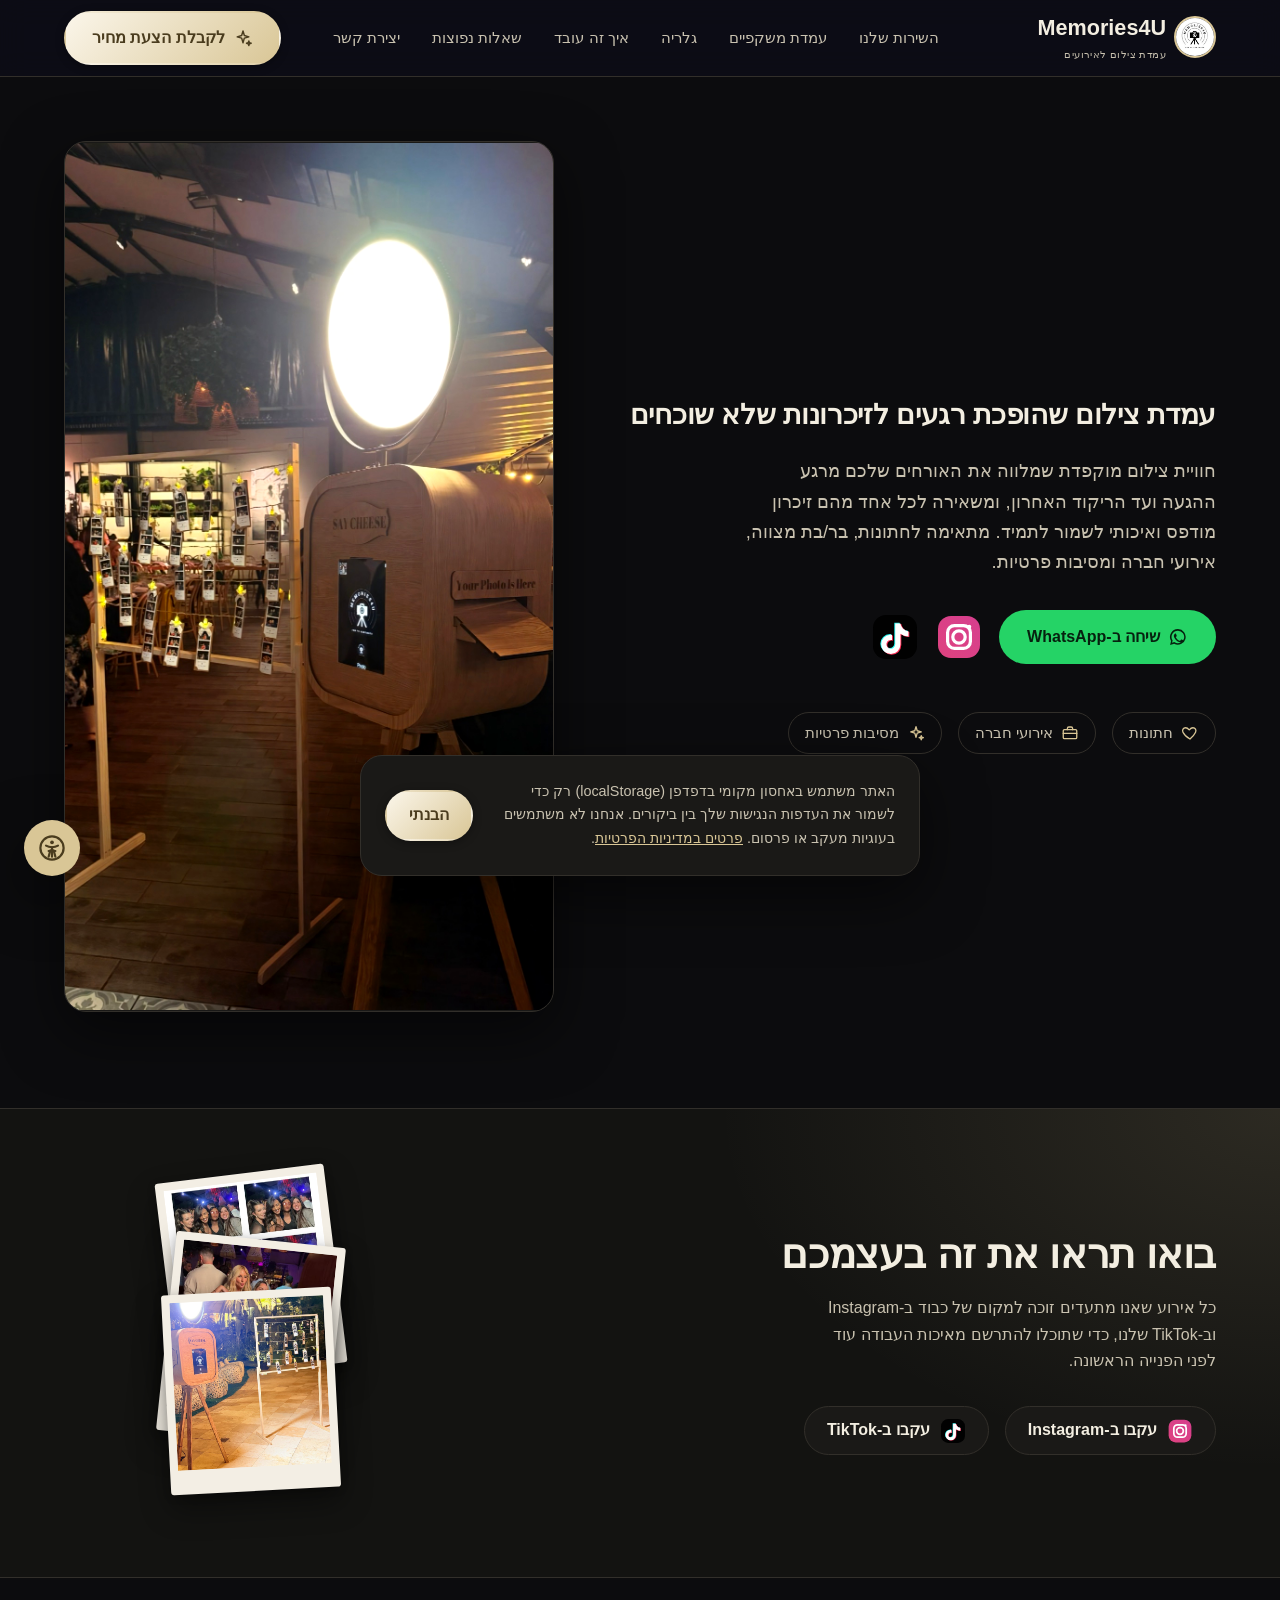
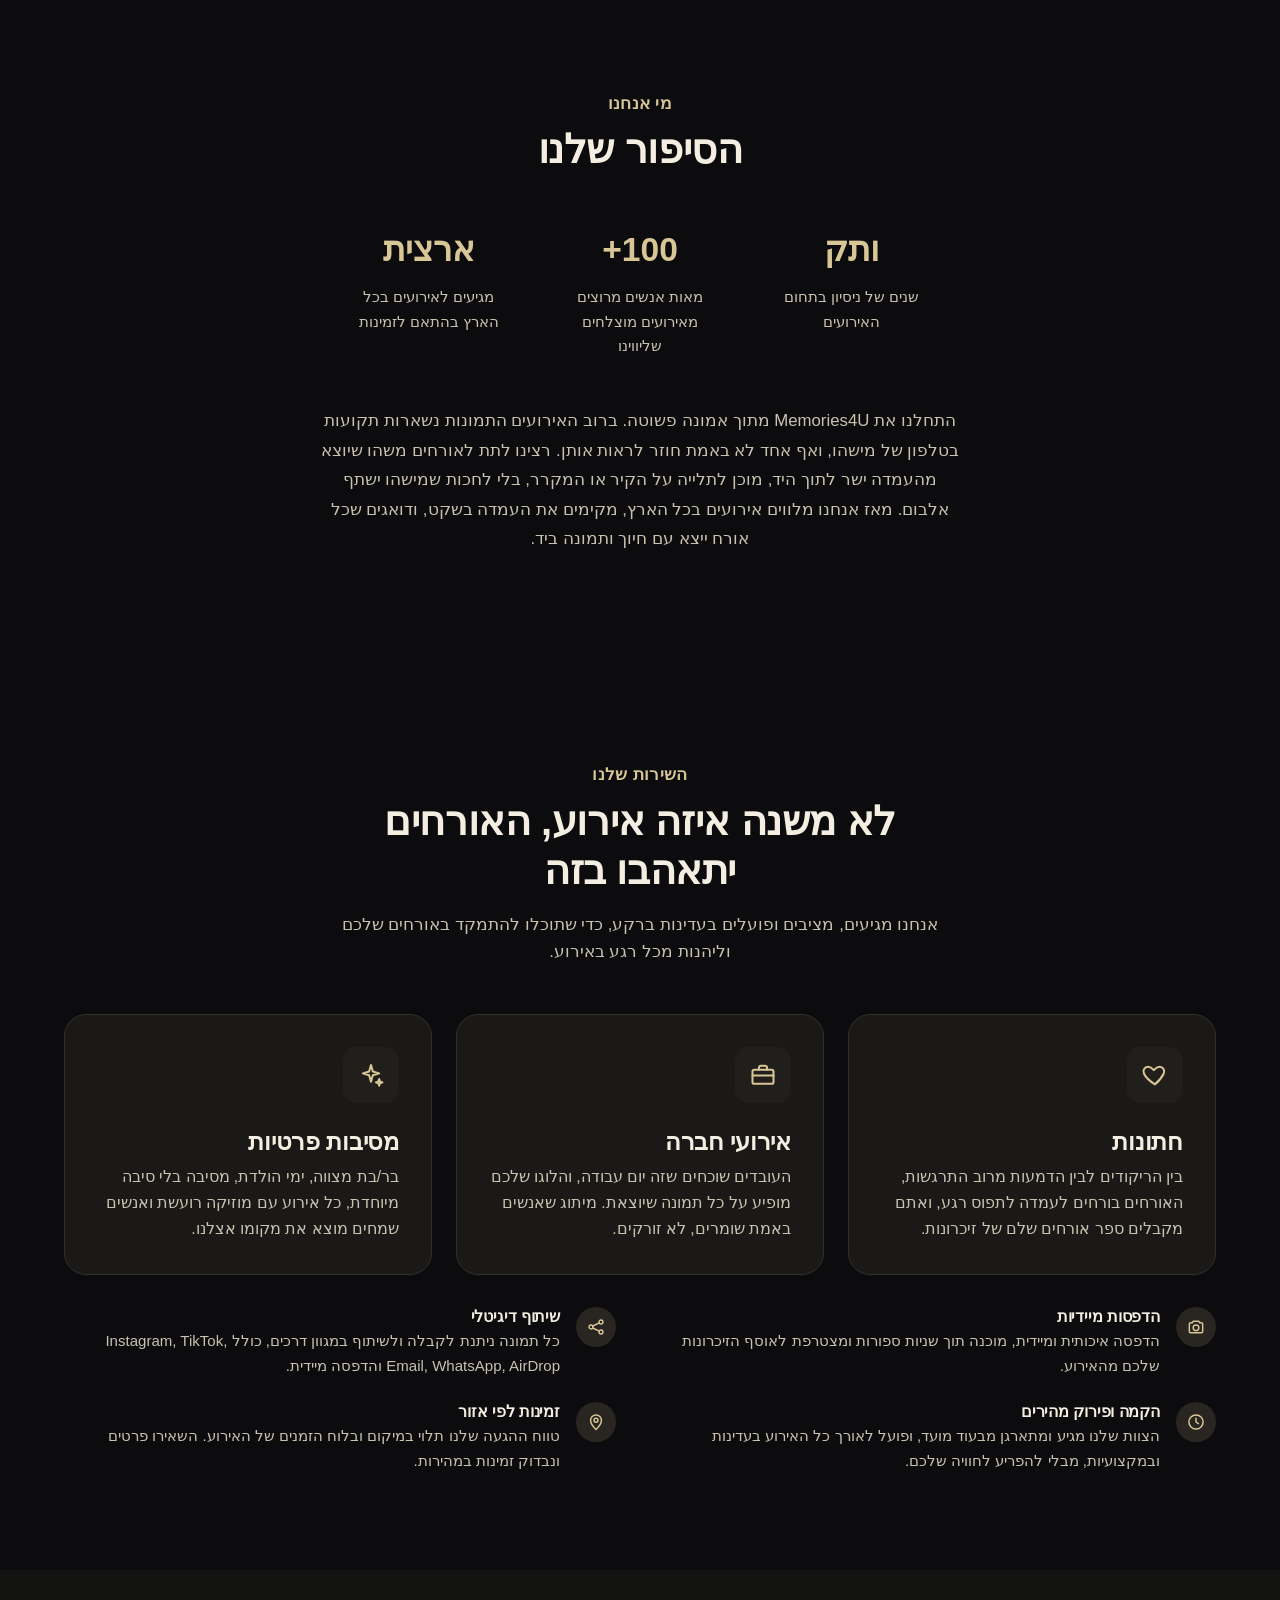
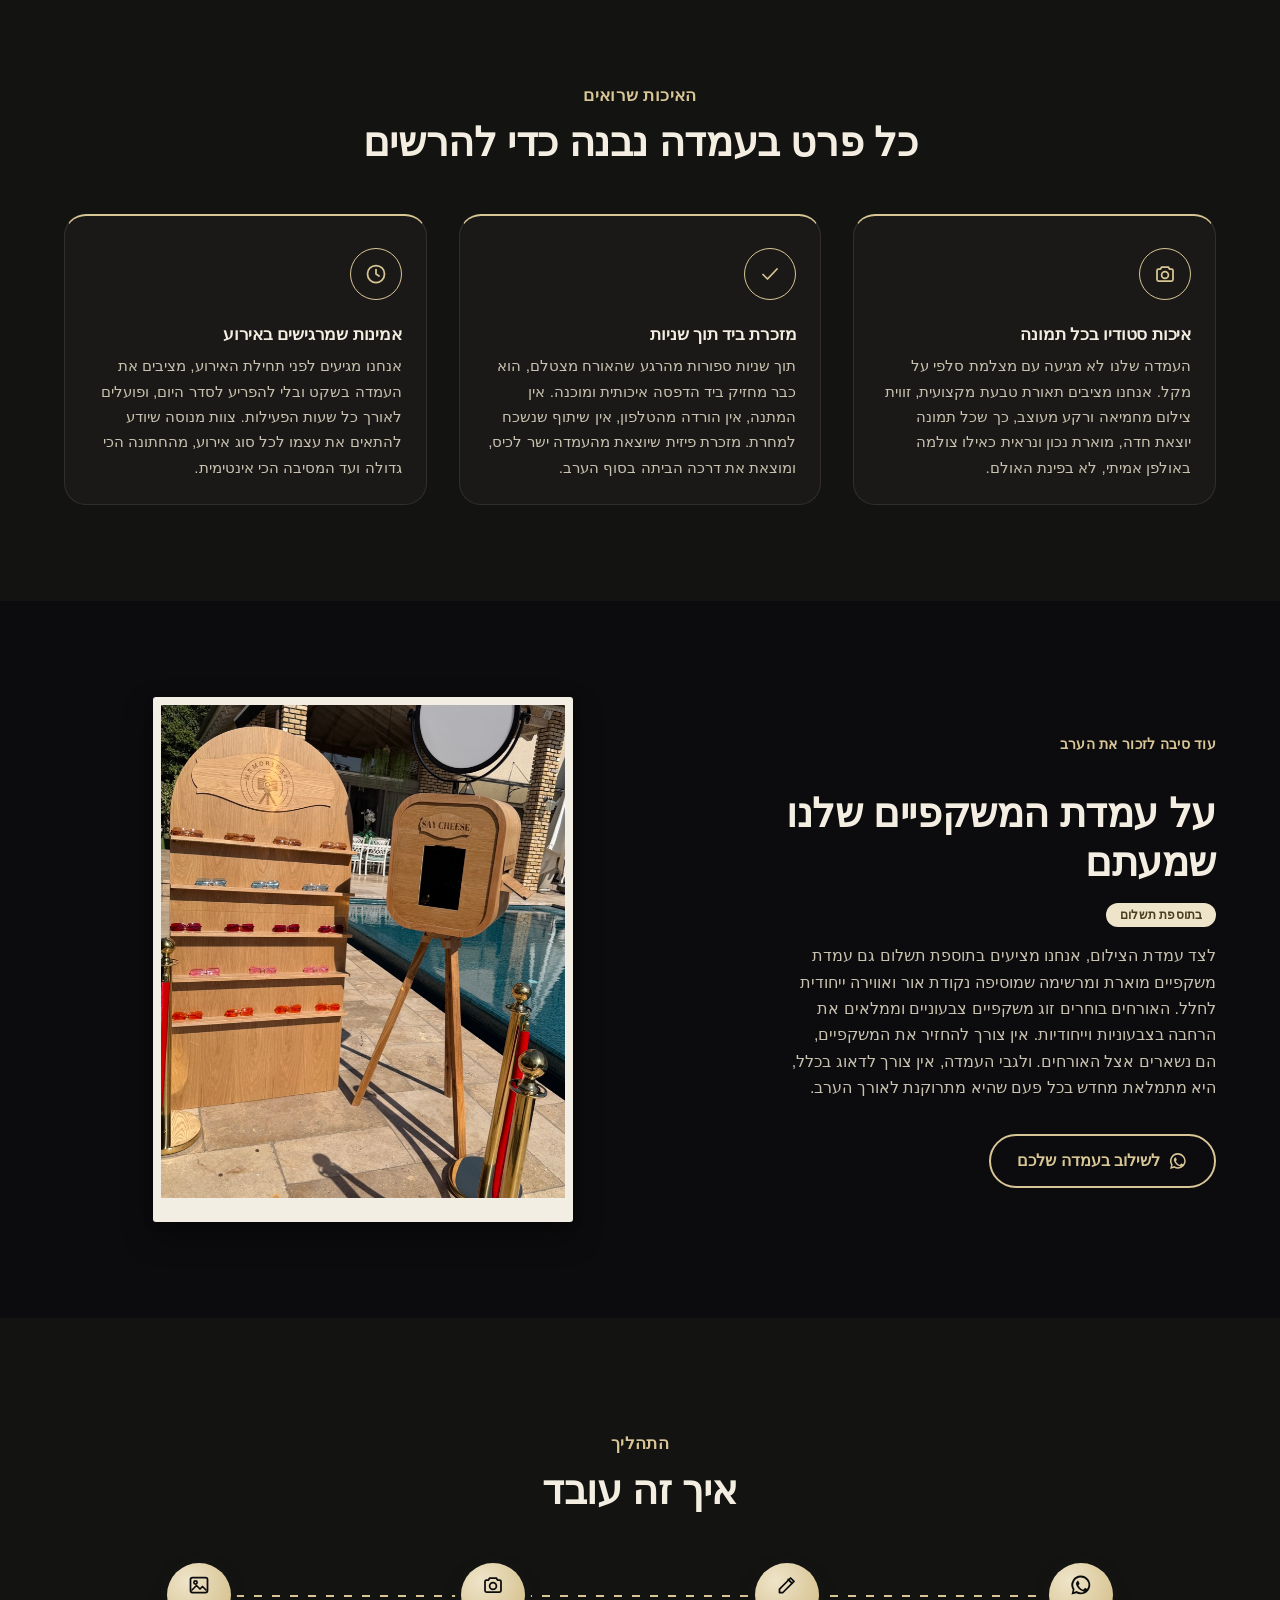
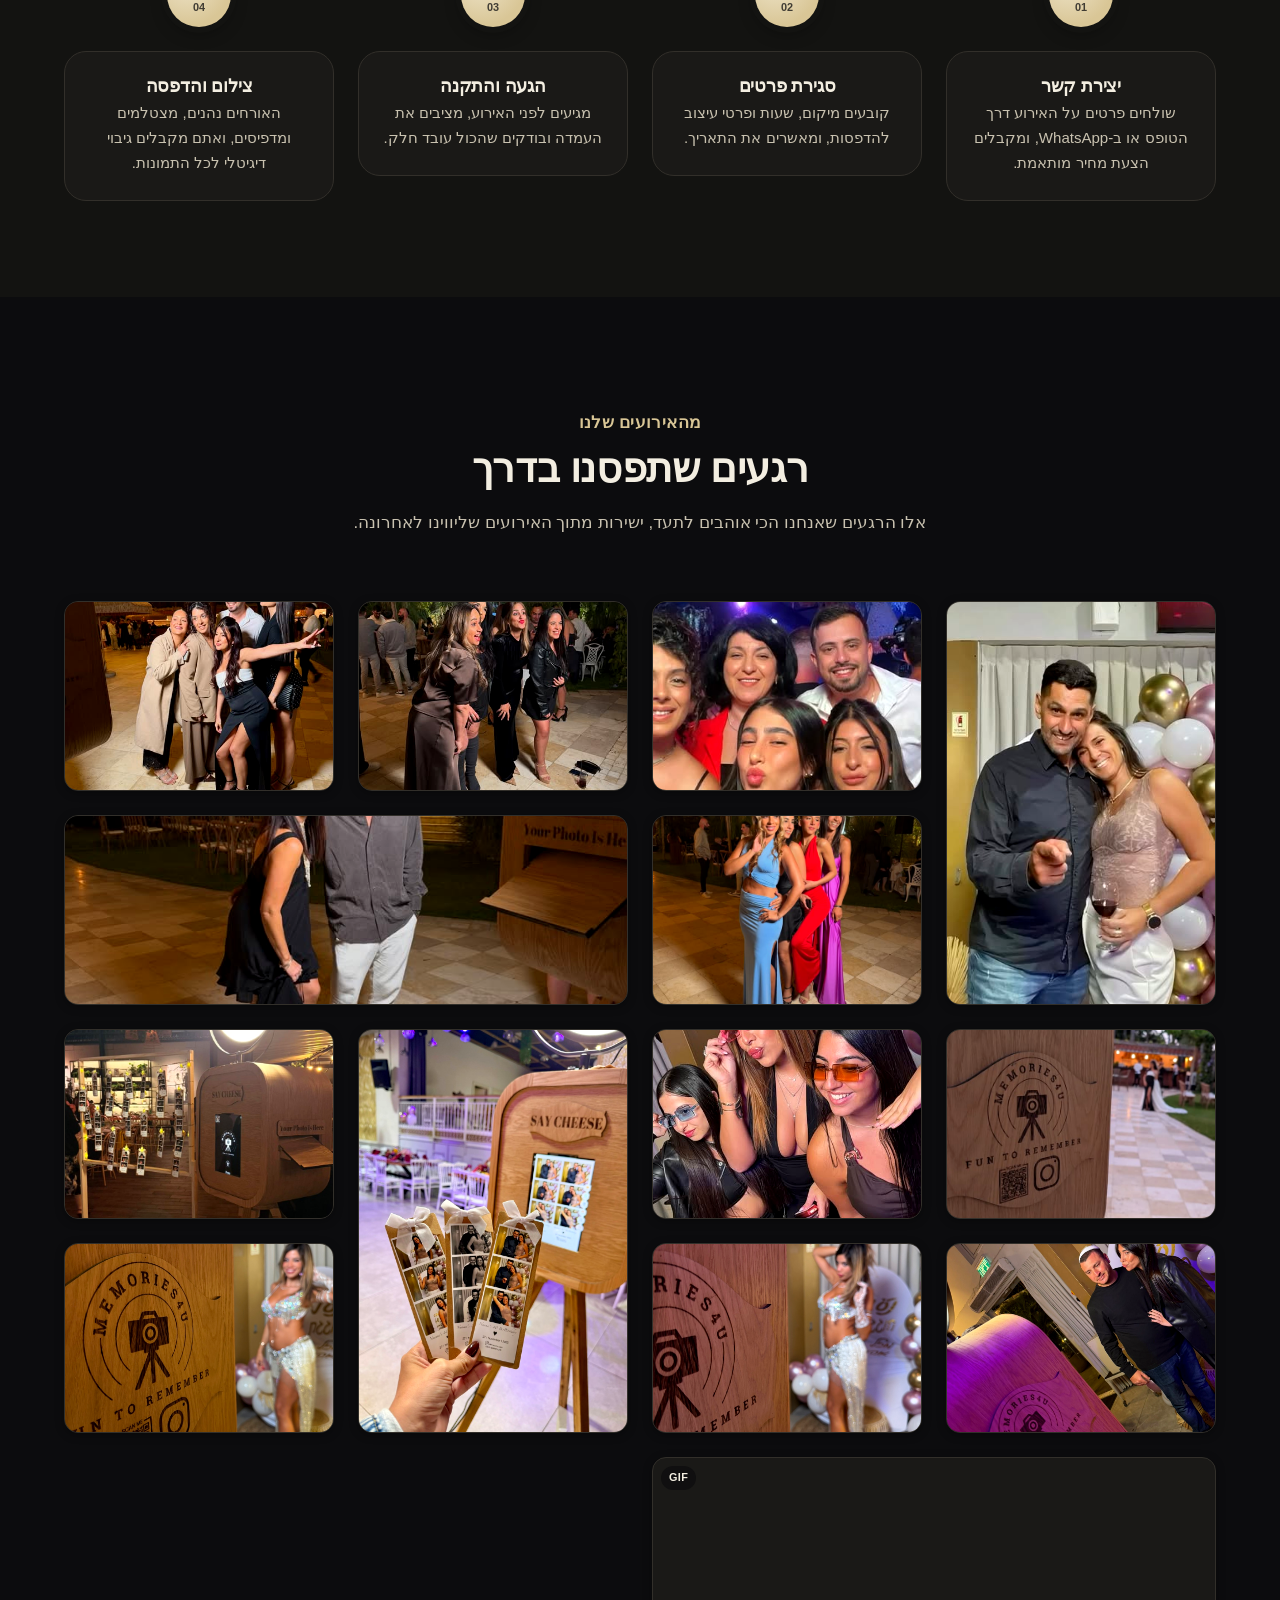
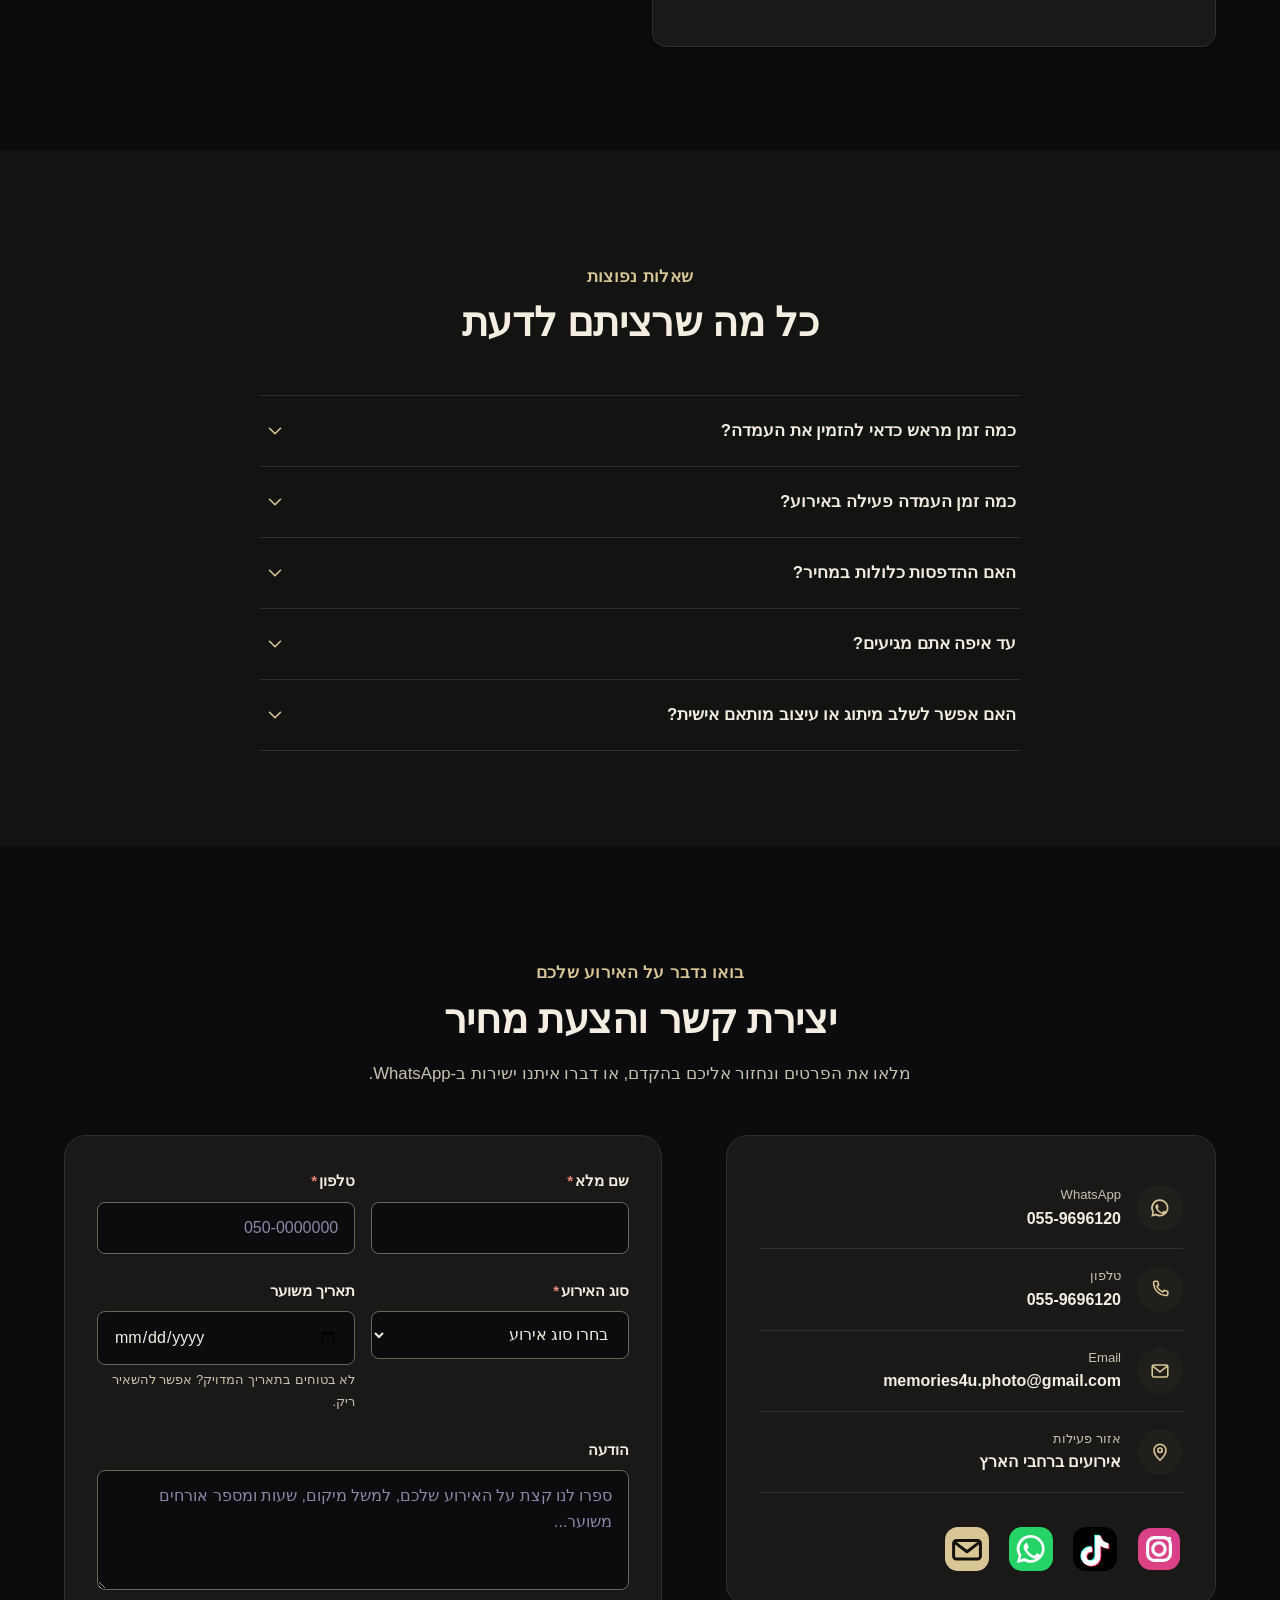
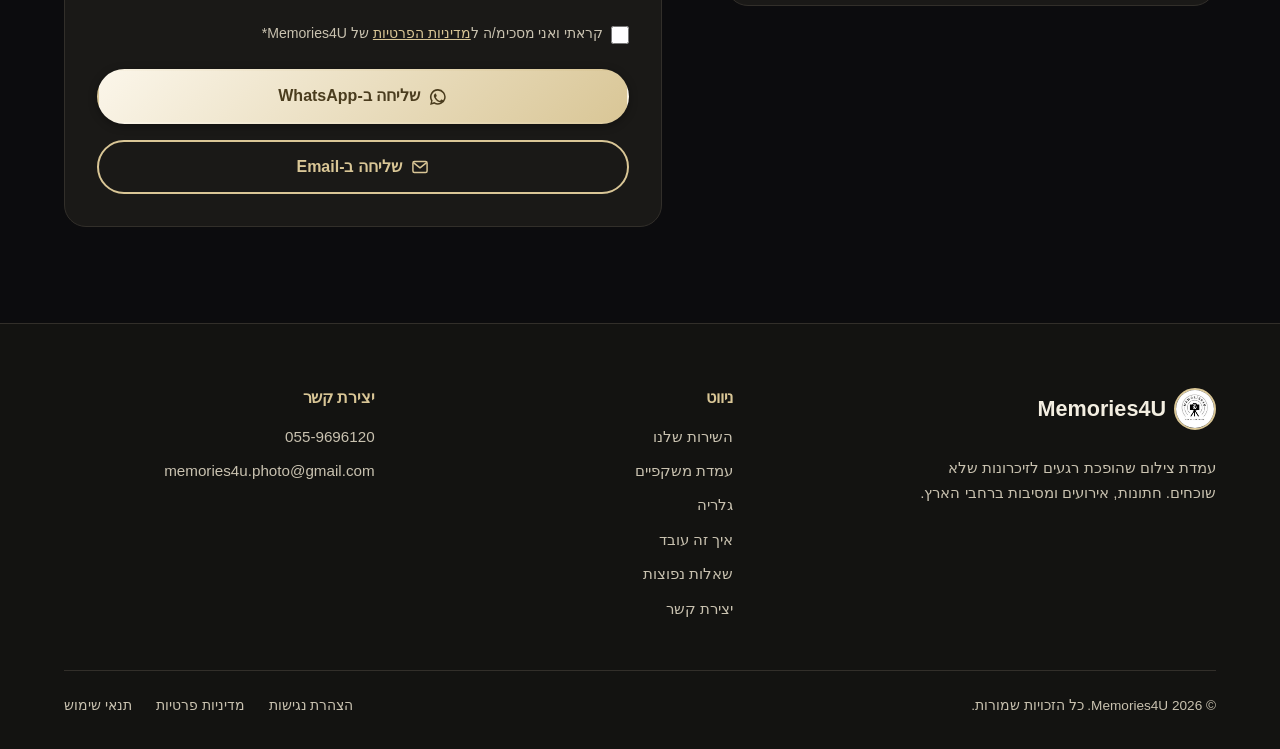
==== index.html @ 6ed7541c "Add files via upload" ====
<!DOCTYPE html>
<html lang="he" dir="rtl">
<head>
<meta charset="UTF-8">
<meta name="viewport" content="width=device-width, initial-scale=1">
<meta http-equiv="Content-Security-Policy" content="default-src 'self'; script-src 'self'; style-src 'self' 'unsafe-inline' https://fonts.googleapis.com; font-src https://fonts.gstatic.com; img-src 'self' data:; connect-src 'self'; object-src 'none'; base-uri 'self'; form-action 'self' https://wa.me; upgrade-insecure-requests">
<meta name="referrer" content="strict-origin-when-cross-origin">
<title>Memories4U | עמדת צילום לחתונות, אירועים ומסיבות</title>
<meta name="description" content="Memories4U – עמדת צילום מקצועית לאירועים: חתונות, בר/בת מצווה, אירועי חברה ומסיבות פרטיות. הדפסות מיידיות, שיתוף דיגיטלי וליווי צמוד. הזמנות: 055-9696120.">
<meta name="theme-color" content="#0F0D0B">
<link rel="icon" type="image/svg+xml" href="assets/img/favicon.svg">
<link rel="apple-touch-icon" href="assets/img/favicon.svg">

<meta property="og:type" content="website">
<meta property="og:site_name" content="Memories4U">
<meta property="og:title" content="Memories4U | עמדת צילום לחתונות, אירועים ומסיבות">
<meta property="og:description" content="עמדת צילום שהופכת רגעים לזיכרונות שלא שוכחים. חתונות | אירועים | מסיבות. הזמנות: 055-9696120.">
<meta property="og:image" content="assets/img/gallery/photo-06.jpg?v=2">
<meta property="og:locale" content="he_IL">
<meta name="twitter:card" content="summary_large_image">

<link rel="preconnect" href="https://fonts.googleapis.com">
<link rel="preconnect" href="https://fonts.gstatic.com" crossorigin>
<link rel="stylesheet" href="assets/css/style.css">
</head>
<body>

<!-- ============ SVG ICON SPRITE (decorative shapes referenced via <use>) ============ -->
<svg xmlns="http://www.w3.org/2000/svg" class="visually-hidden" aria-hidden="true">
  <symbol id="icon-camera" viewBox="0 0 24 24"><path d="M4 8.5A1.5 1.5 0 0 1 5.5 7h2l1.2-2h6.6l1.2 2h2A1.5 1.5 0 0 1 20 8.5v9A1.5 1.5 0 0 1 18.5 19h-13A1.5 1.5 0 0 1 4 17.5v-9Z"/><circle cx="12" cy="13" r="3.4"/></symbol>
  <symbol id="icon-heart" viewBox="0 0 24 24"><path d="M12 20s-7.2-4.4-9.4-9.1C1.2 7.9 3 5 6.1 5c1.9 0 3.3 1 4.9 2.8C12.6 6 14 5 15.9 5 19 5 20.8 7.9 19.4 10.9 17.2 15.6 12 20 12 20Z"/></symbol>
  <symbol id="icon-briefcase" viewBox="0 0 24 24"><rect x="3" y="7.5" width="18" height="12" rx="1.6"/><path d="M8.5 7.5V6a2 2 0 0 1 2-2h3a2 2 0 0 1 2 2v1.5"/><path d="M3 12.5h18"/></symbol>
  <symbol id="icon-sparkle" viewBox="0 0 24 24"><path d="M12 3.5 13.6 9l5.4 1.6-5.4 1.6L12 17.7l-1.6-5.5L5 10.6 10.4 9 12 3.5Z"/><path d="M19 15.5l.7 2.1 2.1.7-2.1.7-.7 2.1-.7-2.1-2.1-.7 2.1-.7.7-2.1Z"/></symbol>
  <symbol id="icon-whatsapp" viewBox="0 0 24 24"><path class="icon-filled" d="M12 2.5A9.4 9.4 0 0 0 3.7 16.7L2.5 21.5l4.9-1.3A9.4 9.4 0 1 0 12 2.5Zm0 1.9a7.5 7.5 0 1 1-4 13.9l-.3-.2-2.9.8.8-2.8-.2-.3A7.5 7.5 0 0 1 12 4.4Zm-3.3 3.8c-.2 0-.5 0-.7.3-.3.3-1 1-1 2.3s1 2.7 1.2 2.9c.1.2 2 3.2 5 4.4 2.5 1 3 .8 3.5.7.5-.1 1.6-.7 1.9-1.3.2-.6.2-1.1.2-1.2-.1-.2-.3-.3-.6-.4l-1.9-.9c-.3-.1-.5-.2-.7.2-.2.3-.8 1-1 1.2-.2.2-.4.2-.7.1-.3-.2-1.4-.5-2.6-1.6-1-.9-1.6-2-1.8-2.3-.2-.3 0-.5.1-.6l.5-.6c.2-.2.2-.3.3-.5.1-.2 0-.4 0-.6l-.9-2.1c-.2-.5-.4-.5-.7-.5h-.6Z"/></symbol>
  <symbol id="icon-phone" viewBox="0 0 24 24"><path d="M6.6 3.5h2.7l1.3 3.9-2 1.6a12.4 12.4 0 0 0 6.4 6.4l1.6-2 3.9 1.3v2.7c0 1-.9 1.8-1.9 1.7C10.7 18.4 5.6 13.3 5 5.4c-.1-1 .7-1.9 1.6-1.9Z"/></symbol>
  <symbol id="icon-mail" viewBox="0 0 24 24"><rect x="3.5" y="5.5" width="17" height="13" rx="1.8"/><path d="m4.5 7 7.5 6 7.5-6"/></symbol>
  <symbol id="icon-instagram" viewBox="0 0 24 24"><rect x="3.5" y="3.5" width="17" height="17" rx="5"/><circle cx="12" cy="12" r="4"/><circle cx="17.2" cy="6.8" r="1" class="icon-filled"/></symbol>
  <symbol id="icon-tiktok" viewBox="0 0 24 24"><path d="M14 3.5c.5 2 2 3.6 4 3.9v3a7 7 0 0 1-4-1.3v5.8a5.4 5.4 0 1 1-5.4-5.4c.3 0 .6 0 .9.1v3.1a2.3 2.3 0 1 0 1.6 2.2V3.5H14Z"/></symbol>
  <symbol id="icon-instagram-brand" viewBox="0 0 24 24">
    <defs>
      <linearGradient id="igGrad" x1="0" y1="24" x2="24" y2="0">
        <stop offset="0%" stop-color="#FFDD55"/>
        <stop offset="30%" stop-color="#FF543E"/>
        <stop offset="60%" stop-color="#C837AB"/>
        <stop offset="100%" stop-color="#5B51D8"/>
      </linearGradient>
    </defs>
    <rect x="1.5" y="1.5" width="21" height="21" rx="6.5" fill="url(#igGrad)"/>
    <rect x="6.3" y="6.3" width="11.4" height="11.4" rx="3.4" fill="none" stroke="#fff" stroke-width="1.6"/>
    <circle cx="12" cy="12" r="3.1" fill="none" stroke="#fff" stroke-width="1.6"/>
    <circle cx="17.1" cy="6.9" r="1.05" fill="#fff"/>
  </symbol>
  <symbol id="icon-tiktok-brand" viewBox="0 0 24 24">
    <rect x="1" y="1" width="22" height="22" rx="6.5" fill="#010101"/>
    <path d="M14.7 5.2c.4 2 1.9 3.6 4 3.9v2.6a6.7 6.7 0 0 1-4-1.3v5.3a4.8 4.8 0 1 1-4.8-4.8c.2 0 .4 0 .6.03v2.6a2.2 2.2 0 1 0 1.6 2.1V5.2h2.6Z" fill="#25F4EE" transform="translate(-0.45,-0.35)"/>
    <path d="M14.7 5.2c.4 2 1.9 3.6 4 3.9v2.6a6.7 6.7 0 0 1-4-1.3v5.3a4.8 4.8 0 1 1-4.8-4.8c.2 0 .4 0 .6.03v2.6a2.2 2.2 0 1 0 1.6 2.1V5.2h2.6Z" fill="#FE2C55" transform="translate(0.45,0.35)"/>
    <path d="M14.7 5.2c.4 2 1.9 3.6 4 3.9v2.6a6.7 6.7 0 0 1-4-1.3v5.3a4.8 4.8 0 1 1-4.8-4.8c.2 0 .4 0 .6.03v2.6a2.2 2.2 0 1 0 1.6 2.1V5.2h2.6Z" fill="#fff"/>
  </symbol>
  <symbol id="icon-whatsapp-brand" viewBox="0 0 24 24">
    <rect x="1" y="1" width="22" height="22" rx="6.5" fill="#25D366"/>
    <g transform="translate(12 12) scale(0.74) translate(-12 -12)">
      <path fill="#fff" d="M12 2.5A9.4 9.4 0 0 0 3.7 16.7L2.5 21.5l4.9-1.3A9.4 9.4 0 1 0 12 2.5Zm0 1.9a7.5 7.5 0 1 1-4 13.9l-.3-.2-2.9.8.8-2.8-.2-.3A7.5 7.5 0 0 1 12 4.4Zm-3.3 3.8c-.2 0-.5 0-.7.3-.3.3-1 1-1 2.3s1 2.7 1.2 2.9c.1.2 2 3.2 5 4.4 2.5 1 3 .8 3.5.7.5-.1 1.6-.7 1.9-1.3.2-.6.2-1.1.2-1.2-.1-.2-.3-.3-.6-.4l-1.9-.9c-.3-.1-.5-.2-.7.2-.2.3-.8 1-1 1.2-.2.2-.4.2-.7.1-.3-.2-1.4-.5-2.6-1.6-1-.9-1.6-2-1.8-2.3-.2-.3 0-.5.1-.6l.5-.6c.2-.2.2-.3.3-.5.1-.2 0-.4 0-.6l-.9-2.1c-.2-.5-.4-.5-.7-.5h-.6Z"/>
    </g>
  </symbol>
  <symbol id="icon-mail-brand" viewBox="0 0 24 24">
    <rect x="1" y="1" width="22" height="22" rx="6.5" fill="#D9C696"/>
    <rect x="5.3" y="7.8" width="13.4" height="9.2" rx="1.4" fill="none" stroke="#14120D" stroke-width="1.5"/>
    <path d="m6 8.8 6 4.6 6-4.6" fill="none" stroke="#14120D" stroke-width="1.5" stroke-linecap="round" stroke-linejoin="round"/>
  </symbol>
  <symbol id="icon-menu" viewBox="0 0 24 24"><path d="M4 6.5h16M4 12h16M4 17.5h16"/></symbol>
  <symbol id="icon-close" viewBox="0 0 24 24"><path d="M5 5l14 14M19 5 5 19"/></symbol>
  <symbol id="icon-chevron-down" viewBox="0 0 24 24"><path d="m6 9 6 6 6-6"/></symbol>
  <symbol id="icon-check" viewBox="0 0 24 24"><path d="m5 12.5 4.5 4.5L19 7"/></symbol>
  <symbol id="icon-edit" viewBox="0 0 24 24"><path d="M4.5 19.5v-3.4L15.6 5l3.4 3.4L7.9 19.5H4.5Z"/><path d="m13.2 6.4 3.4 3.4"/></symbol>
  <symbol id="icon-map-pin" viewBox="0 0 24 24"><path d="M12 21s6.5-6 6.5-11a6.5 6.5 0 1 0-13 0c0 5 6.5 11 6.5 11Z"/><circle cx="12" cy="10" r="2.4"/></symbol>
  <symbol id="icon-clock" viewBox="0 0 24 24"><circle cx="12" cy="12" r="8.5"/><path d="M12 7.5V12l3 2"/></symbol>
  <symbol id="icon-share" viewBox="0 0 24 24"><circle cx="6" cy="12" r="2.3"/><circle cx="18" cy="6" r="2.3"/><circle cx="18" cy="18" r="2.3"/><path d="M8 10.8 16 7M8 13.2 16 17"/></symbol>
  <symbol id="icon-arrow-left" viewBox="0 0 24 24"><path d="M19 12H5M11 6l-6 6 6 6"/></symbol>
  <symbol id="icon-alert" viewBox="0 0 24 24"><circle cx="12" cy="12" r="9"/><path d="M12 8v5"/><circle cx="12" cy="16" r="0.5" class="icon-filled"/></symbol>
  <symbol id="icon-image" viewBox="0 0 24 24"><rect x="3.5" y="4.5" width="17" height="15" rx="2"/><circle cx="8.5" cy="9.5" r="1.6"/><path d="m5 17 4.5-4.5L13 16l2.5-2.5L19 17"/></symbol>
  <symbol id="icon-glasses" viewBox="0 0 24 24"><circle cx="6.3" cy="13.2" r="3.3"/><circle cx="17.7" cy="13.2" r="3.3"/><path d="M9.6 12.4h4.8"/><path d="M3 11.6 1.8 9.8"/><path d="M21 11.6l1.2-1.8"/></symbol>
  <symbol id="icon-accessibility" viewBox="0 0 24 24"><circle cx="12" cy="12" r="9.3"/><circle cx="12" cy="7.4" r="1.5" class="icon-filled"/><path d="M7.2 10.1c1.5.9 3.1 1.3 4.8 1.3s3.3-.4 4.8-1.3"/><path d="M12 11.4V19"/><path d="M9.3 19l1.4-5.2"/><path d="M14.7 19l-1.4-5.2"/><path d="M9.3 14.4h5.4"/></symbol>
  <symbol id="icon-text-plus" viewBox="0 0 24 24"><path d="M4 18V8l3-4 3 4v10"/><path d="M4.8 13h4.4"/><path d="M15 8h5M17.5 5.5v5"/></symbol>
  <symbol id="icon-text-minus" viewBox="0 0 24 24"><path d="M4 18V8l3-4 3 4v10"/><path d="M4.8 13h4.4"/><path d="M15 8h5"/></symbol>
  <symbol id="icon-contrast" viewBox="0 0 24 24"><circle cx="12" cy="12" r="9"/><path d="M12 3a9 9 0 0 1 0 18Z" class="icon-filled"/></symbol>
  <symbol id="icon-motion-off" viewBox="0 0 24 24"><path d="M3 12a9 9 0 0 1 15.5-6.3"/><path d="M21 12a9 9 0 0 1-15.5 6.3"/><path d="M17 4v4h-4"/><path d="M7 20v-4h4"/><path d="M4 4l16 16"/></symbol>
  <symbol id="icon-underline" viewBox="0 0 24 24"><path d="M6 4v7a6 6 0 0 0 12 0V4"/><path d="M5 20h14"/></symbol>
  <symbol id="icon-reset" viewBox="0 0 24 24"><path d="M4 12a8 8 0 1 1 2.6 5.9"/><path d="M4 19v-5h5"/></symbol>
</svg>

<a class="skip-link" href="#main">דלג לתוכן הראשי</a>

<!-- ============ HEADER ============ -->
<header class="site-header">
  <div class="container">
    <div class="brand-wrap">
      <button type="button" class="brand" aria-haspopup="true" aria-expanded="false" aria-controls="brand-menu-header">
        <img class="brand-logo" src="assets/img/logo-ig.jpg" alt="" width="150" height="150">
        <span>Memories4U<span class="brand-sub" style="display:block;">עמדת צילום לאירועים</span></span>
      </button>
      <div class="brand-menu" id="brand-menu-header" hidden>
        <a href="https://www.instagram.com/memories4u.photo/" target="_blank" rel="noopener noreferrer">
          <svg class="icon icon-brand" aria-hidden="true"><use href="#icon-instagram-brand"></use></svg>
          <span>Instagram</span>
        </a>
        <a href="https://www.tiktok.com/@memories4u82" target="_blank" rel="noopener noreferrer">
          <svg class="icon icon-brand" aria-hidden="true"><use href="#icon-tiktok-brand"></use></svg>
          <span>TikTok</span>
        </a>
        <a href="https://wa.me/972559696120?text=%D7%94%D7%99%D7%99%2C%20%D7%90%D7%A9%D7%9E%D7%97%20%D7%9C%D7%A9%D7%9E%D7%95%D7%A2%20%D7%A2%D7%9C%20Memories4U" target="_blank" rel="noopener noreferrer">
          <svg class="icon" aria-hidden="true"><use href="#icon-whatsapp"></use></svg>
          <span>WhatsApp</span>
        </a>
        <a href="mailto:memories4u.photo@gmail.com">
          <svg class="icon" aria-hidden="true"><use href="#icon-mail"></use></svg>
          <span>Email</span>
        </a>
      </div>
    </div>

    <nav class="main-nav" aria-label="ניווט ראשי">
      <ul class="nav-list" data-open="false">
        <li><a href="#services">השירות שלנו</a></li>
        <li><a href="#glasses">עמדת משקפיים</a></li>
        <li><a href="#gallery">גלריה</a></li>
        <li><a href="#how">איך זה עובד</a></li>
        <li><a href="#faq">שאלות נפוצות</a></li>
        <li><a href="#contact">יצירת קשר</a></li>
      </ul>
      <div class="nav-cta">
        <a class="btn btn-primary" href="#contact">
          <svg class="icon" aria-hidden="true"><use href="#icon-sparkle"></use></svg>
          <span class="btn-label-full">לקבלת הצעת מחיר</span>
          <span class="btn-label-short">הצעת מחיר</span>
        </a>
        <button class="nav-toggle" type="button" aria-expanded="false" aria-controls="primary-nav-list" aria-label="פתיחת תפריט ניווט">
          <svg class="icon" aria-hidden="true"><use href="#icon-menu"></use></svg>
        </button>
      </div>
    </nav>
  </div>
</header>

<main id="main">

  <!-- ============ HERO ============ -->
  <section class="hero" id="top" aria-labelledby="hero-heading">
    <div class="container">
      <div class="hero-copy">
        <h1 id="hero-heading">עמדת צילום שהופכת רגעים לזיכרונות שלא שוכחים</h1>
        <p class="lead">חוויית צילום מוקפדת שמלווה את האורחים שלכם מרגע ההגעה ועד הריקוד האחרון, ומשאירה לכל אחד מהם זיכרון מודפס ואיכותי לשמור לתמיד. מתאימה לחתונות, בר/בת מצווה, אירועי חברה ומסיבות פרטיות.</p>
        <div class="hero-actions">
          <a class="btn btn-whatsapp" href="https://wa.me/972559696120?text=%D7%94%D7%99%D7%99%2C%20%D7%90%D7%A9%D7%9E%D7%97%20%D7%9C%D7%A9%D7%9E%D7%95%D7%A2%20%D7%A2%D7%9C%20Memories4U" target="_blank" rel="noopener noreferrer">
            <svg class="icon" aria-hidden="true"><use href="#icon-whatsapp"></use></svg>
            <span>שיחה ב-WhatsApp</span>
          </a>
          <a class="hero-social-btn" href="https://www.instagram.com/memories4u.photo/" target="_blank" rel="noopener noreferrer" aria-label="עקבו אחרינו ב-Instagram (נפתח בכרטיסייה חדשה)">
            <svg class="icon icon-brand" aria-hidden="true"><use href="#icon-instagram-brand"></use></svg>
          </a>
          <a class="hero-social-btn" href="https://www.tiktok.com/@memories4u82" target="_blank" rel="noopener noreferrer" aria-label="עקבו אחרינו ב-TikTok (נפתח בכרטיסייה חדשה)">
            <svg class="icon icon-brand" aria-hidden="true"><use href="#icon-tiktok-brand"></use></svg>
          </a>
        </div>
        <div class="hero-tags">
          <a class="hero-tag" href="#event-weddings"><svg class="icon" aria-hidden="true"><use href="#icon-heart"></use></svg>חתונות</a>
          <a class="hero-tag" href="#event-corporate"><svg class="icon" aria-hidden="true"><use href="#icon-briefcase"></use></svg>אירועי חברה</a>
          <a class="hero-tag" href="#event-private"><svg class="icon" aria-hidden="true"><use href="#icon-sparkle"></use></svg>מסיבות פרטיות</a>
        </div>
      </div>

      <div class="hero-media">
        <div class="hero-media-frame">
          <img src="assets/img/gallery/photo-06.jpg?v=2" alt="עמדת הצילום המעוצבת של Memories4U – תיבת עץ עם תאורת טבעת ופתח הדפסה מיידית 'Your Photo Is Here', לצד לוח תלייה עם רצועות תמונות מודפסות מהאירוע" width="1050" height="1867">
        </div>
      </div>
    </div>
  </section>

  <!-- ============ SOCIAL PROOF / FOLLOW US ============ -->
  <section class="social-proof" aria-labelledby="social-proof-heading">
    <div class="container">
      <div class="social-proof-inner">
        <div class="social-proof-copy">
          <h2 id="social-proof-heading">בואו תראו את זה בעצמכם</h2>
          <p>כל אירוע שאנו מתעדים זוכה למקום של כבוד ב-Instagram וב-TikTok שלנו, כדי שתוכלו להתרשם מאיכות העבודה עוד לפני הפנייה הראשונה.</p>
          <div class="social-proof-actions">
            <a class="btn btn-follow-ig" href="https://www.instagram.com/memories4u.photo/" target="_blank" rel="noopener noreferrer">
              <svg class="icon icon-brand" aria-hidden="true"><use href="#icon-instagram-brand"></use></svg>
              <span>עקבו ב-Instagram</span>
            </a>
            <a class="btn btn-follow-tt" href="https://www.tiktok.com/@memories4u82" target="_blank" rel="noopener noreferrer">
              <svg class="icon icon-brand" aria-hidden="true"><use href="#icon-tiktok-brand"></use></svg>
              <span>עקבו ב-TikTok</span>
            </a>
          </div>
        </div>

        <div class="social-proof-photos" aria-hidden="true">
          <span class="polaroid p1"><img src="assets/img/gallery/photo-02.jpg" alt="" loading="lazy"></span>
          <span class="polaroid p2"><img src="assets/img/gallery/photo-08.jpg" alt="" loading="lazy"></span>
          <span class="polaroid p3"><img src="assets/img/gallery/photo-13.jpg" alt="" loading="lazy"></span>
        </div>
      </div>
    </div>
  </section>

  <!-- ============ OUR STORY ============ -->
  <section class="story" id="story" aria-labelledby="story-heading">
    <div class="container">
      <div class="section-head center">
        <p class="eyebrow" style="justify-content:center;">מי אנחנו</p>
        <h2 id="story-heading">הסיפור שלנו</h2>
      </div>

      <div class="story-badges">
        <div class="story-badge">
          <span class="story-badge-big">ותק</span>
          <span class="story-badge-label">שנים של ניסיון בתחום האירועים</span>
        </div>
        <div class="story-badge">
          <span class="story-badge-big">100+</span>
          <span class="story-badge-label">מאות אנשים מרוצים מאירועים מוצלחים שליווינו</span>
        </div>
        <div class="story-badge">
          <span class="story-badge-big">ארצית</span>
          <span class="story-badge-label">מגיעים לאירועים בכל הארץ בהתאם לזמינות</span>
        </div>
      </div>

      <p class="story-copy">התחלנו את Memories4U מתוך אמונה פשוטה. ברוב האירועים התמונות נשארות תקועות בטלפון של מישהו, ואף אחד לא באמת חוזר לראות אותן. רצינו לתת לאורחים משהו שיוצא מהעמדה ישר לתוך היד, מוכן לתלייה על הקיר או המקרר, בלי לחכות שמישהו ישתף אלבום. מאז אנחנו מלווים אירועים בכל הארץ, מקימים את העמדה בשקט, ודואגים שכל אורח ייצא עם חיוך ותמונה ביד.</p>
    </div>
  </section>

  <!-- ============ EVENT TYPES / SERVICES ============ -->
  <section id="services" aria-labelledby="services-heading">
    <div class="container">
      <div class="section-head center">
        <p class="eyebrow" style="justify-content:center;">השירות שלנו</p>
        <h2 id="services-heading">לא משנה איזה אירוע, האורחים יתאהבו בזה</h2>
        <p>אנחנו מגיעים, מציבים ופועלים בעדינות ברקע, כדי שתוכלו להתמקד באורחים שלכם וליהנות מכל רגע באירוע.</p>
      </div>

      <div class="card-grid">
        <article class="event-card" id="event-weddings">
          <div class="icon-wrap"><svg class="icon" aria-hidden="true"><use href="#icon-heart"></use></svg></div>
          <h3>חתונות</h3>
          <p>בין הריקודים לבין הדמעות מרוב התרגשות, האורחים בורחים לעמדה לתפוס רגע, ואתם מקבלים ספר אורחים שלם של זיכרונות.</p>
        </article>
        <article class="event-card" id="event-corporate">
          <div class="icon-wrap"><svg class="icon" aria-hidden="true"><use href="#icon-briefcase"></use></svg></div>
          <h3>אירועי חברה</h3>
          <p>העובדים שוכחים שזה יום עבודה, והלוגו שלכם מופיע על כל תמונה שיוצאת. מיתוג שאנשים באמת שומרים, לא זורקים.</p>
        </article>
        <article class="event-card" id="event-private">
          <div class="icon-wrap"><svg class="icon" aria-hidden="true"><use href="#icon-sparkle"></use></svg></div>
          <h3>מסיבות פרטיות</h3>
          <p>בר/בת מצווה, ימי הולדת, מסיבה בלי סיבה מיוחדת, כל אירוע עם מוזיקה רועשת ואנשים שמחים מוצא את מקומו אצלנו.</p>
        </article>
      </div>

      <div class="feature-grid">
        <div class="feature-item">
          <div class="icon-wrap"><svg class="icon" aria-hidden="true"><use href="#icon-camera"></use></svg></div>
          <div><h4>הדפסות מיידיות</h4><p>הדפסה איכותית ומיידית, מוכנה תוך שניות ספורות ומצטרפת לאוסף הזיכרונות שלכם מהאירוע.</p></div>
        </div>
        <div class="feature-item">
          <div class="icon-wrap"><svg class="icon" aria-hidden="true"><use href="#icon-share"></use></svg></div>
          <div><h4>שיתוף דיגיטלי</h4><p>כל תמונה ניתנת לקבלה ולשיתוף במגוון דרכים, כולל Instagram, TikTok, Email, WhatsApp, AirDrop והדפסה מיידית.</p></div>
        </div>
        <div class="feature-item">
          <div class="icon-wrap"><svg class="icon" aria-hidden="true"><use href="#icon-clock"></use></svg></div>
          <div><h4>הקמה ופירוק מהירים</h4><p>הצוות שלנו מגיע ומתארגן מבעוד מועד, ופועל לאורך כל האירוע בעדינות ובמקצועיות, מבלי להפריע לחוויה שלכם.</p></div>
        </div>
        <div class="feature-item">
          <div class="icon-wrap"><svg class="icon" aria-hidden="true"><use href="#icon-map-pin"></use></svg></div>
          <div><h4>זמינות לפי אזור</h4><p>טווח ההגעה שלנו תלוי במיקום ובלוח הזמנים של האירוע. השאירו פרטים ונבדוק זמינות במהירות.</p></div>
        </div>
      </div>
    </div>
  </section>

  <!-- ============ QUALITY & RELIABILITY ============ -->
  <section class="section-alt" id="quality" aria-labelledby="quality-heading">
    <div class="container">
      <div class="section-head center">
        <p class="eyebrow" style="justify-content:center;">האיכות שרואים</p>
        <h2 id="quality-heading">כל פרט בעמדה נבנה כדי להרשים</h2>
      </div>

      <div class="quality-grid">
        <div class="quality-block">
          <div class="icon-wrap"><svg class="icon" aria-hidden="true"><use href="#icon-camera"></use></svg></div>
          <h3>איכות סטודיו בכל תמונה</h3>
          <p>העמדה שלנו לא מגיעה עם מצלמת סלפי על מקל. אנחנו מציבים תאורת טבעת מקצועית, זווית צילום מחמיאה ורקע מעוצב, כך שכל תמונה יוצאת חדה, מוארת נכון ונראית כאילו צולמה באולפן אמיתי, לא בפינת האולם.</p>
        </div>
        <div class="quality-block">
          <div class="icon-wrap"><svg class="icon" aria-hidden="true"><use href="#icon-check"></use></svg></div>
          <h3>מזכרת ביד תוך שניות</h3>
          <p>תוך שניות ספורות מהרגע שהאורח מצטלם, הוא כבר מחזיק ביד הדפסה איכותית ומוכנה. אין המתנה, אין הורדה מהטלפון, אין שיתוף שנשכח למחרת. מזכרת פיזית שיוצאת מהעמדה ישר לכיס, ומוצאת את דרכה הביתה בסוף הערב.</p>
        </div>
        <div class="quality-block">
          <div class="icon-wrap"><svg class="icon" aria-hidden="true"><use href="#icon-clock"></use></svg></div>
          <h3>אמינות שמרגישים באירוע</h3>
          <p>אנחנו מגיעים לפני תחילת האירוע, מציבים את העמדה בשקט ובלי להפריע לסדר היום, ופועלים לאורך כל שעות הפעילות. צוות מנוסה שיודע להתאים את עצמו לכל סוג אירוע, מהחתונה הכי גדולה ועד המסיבה הכי אינטימית.</p>
        </div>
      </div>
    </div>
  </section>

  <!-- ============ GLASSES STAND (ADD-ON SERVICE) ============ -->
  <section class="glasses-feature" id="glasses" aria-labelledby="glasses-heading">
    <div class="container">
      <div class="glasses-inner">
        <div class="glasses-media">
          <div class="polaroid glasses-photo">
            <img src="assets/img/glasses/glasses-02.jpg" alt="עמדת המשקפיים המוארת ועמדת הצילום של Memories4U זו לצד זו, באירוע פרטי עם בריכה ברקע" loading="lazy" width="787" height="1400">
          </div>
        </div>
        <div class="glasses-copy">
          <p class="eyebrow">עוד סיבה לזכור את הערב</p>
          <h2 id="glasses-heading">על עמדת המשקפיים שלנו שמעתם<span class="badge-addon">בתוספת תשלום</span></h2>
          <p>לצד עמדת הצילום, אנחנו מציעים בתוספת תשלום גם עמדת משקפיים מוארת ומרשימה שמוסיפה נקודת אור ואווירה ייחודית לחלל. האורחים בוחרים זוג משקפיים צבעוניים וממלאים את הרחבה בצבעוניות וייחודיות. אין צורך להחזיר את המשקפיים, הם נשארים אצל האורחים. ולגבי העמדה, אין צורך לדאוג בכלל, היא מתמלאת מחדש בכל פעם שהיא מתרוקנת לאורך הערב.</p>
          <a class="btn btn-ghost-gold" href="https://wa.me/972559696120?text=%D7%94%D7%99%D7%99%2C%20%D7%90%D7%A9%D7%9E%D7%97%20%D7%9C%D7%A9%D7%9E%D7%95%D7%A2%20%D7%A2%D7%9C%20Memories4U" target="_blank" rel="noopener noreferrer">
            <svg class="icon" aria-hidden="true"><use href="#icon-whatsapp"></use></svg>
            <span>לשילוב בעמדה שלכם</span>
          </a>
        </div>
      </div>
    </div>
  </section>

  <!-- ============ HOW IT WORKS ============ -->
  <section class="section-alt" id="how" aria-labelledby="how-heading">
    <div class="container">
      <div class="section-head center">
        <p class="eyebrow" style="justify-content:center;">התהליך</p>
        <h2 id="how-heading">איך זה עובד</h2>
      </div>

      <div class="steps-wrap">
        <div class="steps-line" aria-hidden="true"><span class="steps-line-pulse"></span></div>
        <ol class="steps">
        <li class="step">
          <span class="step-num" aria-hidden="true">
            <svg class="icon" aria-hidden="true"><use href="#icon-whatsapp"></use></svg>
            <em>01</em>
          </span>
          <div class="step-card">
            <h3>יצירת קשר</h3>
            <p>שולחים פרטים על האירוע דרך הטופס או ב-WhatsApp, ומקבלים הצעת מחיר מותאמת.</p>
          </div>
        </li>
        <li class="step">
          <span class="step-num" aria-hidden="true">
            <svg class="icon" aria-hidden="true"><use href="#icon-edit"></use></svg>
            <em>02</em>
          </span>
          <div class="step-card">
            <h3>סגירת פרטים</h3>
            <p>קובעים מיקום, שעות ופרטי עיצוב להדפסות, ומאשרים את התאריך.</p>
          </div>
        </li>
        <li class="step">
          <span class="step-num" aria-hidden="true">
            <svg class="icon" aria-hidden="true"><use href="#icon-camera"></use></svg>
            <em>03</em>
          </span>
          <div class="step-card">
            <h3>הגעה והתקנה</h3>
            <p>מגיעים לפני האירוע, מציבים את העמדה ובודקים שהכול עובד חלק.</p>
          </div>
        </li>
        <li class="step">
          <span class="step-num" aria-hidden="true">
            <svg class="icon" aria-hidden="true"><use href="#icon-image"></use></svg>
            <em>04</em>
          </span>
          <div class="step-card">
            <h3>צילום והדפסה</h3>
            <p>האורחים נהנים, מצטלמים ומדפיסים, ואתם מקבלים גיבוי דיגיטלי לכל התמונות.</p>
          </div>
        </li>
        </ol>
      </div>
    </div>
  </section>

  <!-- ============ GALLERY ============ -->
  <section id="gallery" aria-labelledby="gallery-heading">
    <div class="container">
      <div class="section-head center">
        <p class="eyebrow" style="justify-content:center;">מהאירועים שלנו</p>
        <h2 id="gallery-heading">רגעים שתפסנו בדרך</h2>
        <p>אלו הרגעים שאנחנו הכי אוהבים לתעד, ישירות מתוך האירועים שליווינו לאחרונה.</p>
      </div>

      <div class="gallery-grid">
        <button class="g-item" type="button" aria-label="פתיחת תמונה מוגדלת: זוג מצטלם ליד עמדת הצילום, ברקע בלוני שמפניה וזהב">
          <img src="assets/img/gallery/photo-01.jpg" alt="זוג מצטלם ומחייך ליד עמדת הצילום, ברקע קשת בלונים בגווני שמפניה וזהב" loading="lazy" width="360" height="640">
          <svg class="icon" aria-hidden="true"><use href="#icon-image"></use></svg>
        </button>
        <button class="g-item" type="button" aria-label="פתיחת תמונה מוגדלת: קבוצת חברים ומשפחה מצטלמת באירוע ערב">
          <img src="assets/img/gallery/photo-03.jpg" alt="קבוצת חברים ובני משפחה מצטלמים יחד באירוע ערב, ברקע תאורת מסיבה סגולה" loading="lazy" width="360" height="640">
          <svg class="icon" aria-hidden="true"><use href="#icon-image"></use></svg>
        </button>
        <button class="g-item" type="button" aria-label="פתיחת תמונה מוגדלת: קבוצת נשים מצטלמת באירוע חוץ בגינה מוארת">
          <img src="assets/img/gallery/photo-04.jpg" alt="קבוצת נשים בלבוש חגיגי מצטלמת באירוע חוץ בגינה מוארת, על רצפת אבן" loading="lazy" width="480" height="640">
          <svg class="icon" aria-hidden="true"><use href="#icon-image"></use></svg>
        </button>
        <button class="g-item" type="button" aria-label="פתיחת תמונה מוגדלת: אורחים מצטלמים ליד עמדת הצילום בגינה עם עצי דקל">
          <img src="assets/img/gallery/photo-05.jpg" alt="קבוצת אורחים מצטלמת ליד עמדת הצילום העשויה עץ, באירוע חוץ בגינה עם עצי דקל ותאורת חוטים" loading="lazy" width="480" height="640">
          <svg class="icon" aria-hidden="true"><use href="#icon-image"></use></svg>
        </button>
        <button class="g-item" type="button" aria-label="פתיחת תמונה מוגדלת: קבוצת חברות מצטלמת בתלבושות ערב צבעוניות">
          <img src="assets/img/gallery/photo-07.jpg" alt="ארבע חברות מצטלמות בתלבושות ערב צבעוניות – כחול, שחור, אדום וסגול – באירוע חוץ בערב" loading="lazy" width="640" height="640">
          <svg class="icon" aria-hidden="true"><use href="#icon-image"></use></svg>
        </button>
        <button class="g-item" type="button" aria-label="פתיחת תמונה מוגדלת: זוג מצטלם ליד עמדת הצילום המעוצבת">
          <img src="assets/img/gallery/photo-09.jpg" alt="זוג מצטלם ומחייך ליד עמדת הצילום העשויה עץ, באירוע חוץ בגינה" loading="lazy" width="640" height="640">
          <svg class="icon" aria-hidden="true"><use href="#icon-image"></use></svg>
        </button>
        <button class="g-item" type="button" aria-label="פתיחת תמונה מוגדלת: אורחים רוקדים ונהנים באירוע ערב">
          <img src="assets/img/gallery/photo-10.jpg" alt="אורחים נהנים ומצטלמים באווירת מסיבה עם תאורה צבעונית" loading="lazy" width="640" height="640">
          <svg class="icon" aria-hidden="true"><use href="#icon-image"></use></svg>
        </button>
        <button class="g-item" type="button" aria-label="פתיחת תמונה מוגדלת: אורחים מצטלמים באירוע חגיגי">
          <img src="assets/img/gallery/photo-11.jpg" alt="קבוצת אורחים בלבוש חגיגי מצטלמת יחד באירוע ערב" loading="lazy" width="480" height="640">
          <svg class="icon" aria-hidden="true"><use href="#icon-image"></use></svg>
        </button>
        <button class="g-item" type="button" aria-label="פתיחת תמונה מוגדלת: רצועת תמונות מודפסת עם סרט לבן, מסך תצוגה של עמדת הצילום ברקע">
          <img src="assets/img/gallery/photo-12.jpg" alt="רצועות תמונות מודפסות עם סרט לבן חגיגי, מוחזקות ביד, ומסך תצוגה חי של עמדת הצילום ברקע באירוע יום הולדת" loading="lazy" width="1050" height="1400">
          <svg class="icon" aria-hidden="true"><use href="#icon-image"></use></svg>
        </button>
        <button class="g-item" type="button" aria-label="פתיחת תמונה מוגדלת: עמדת הצילום מוארת בערב עם עצי דקל ברקע">
          <img src="assets/img/gallery/photo-14.jpg" alt="עמדת הצילום עם תאורת טבעת מוארת בחצר מרוצפת בערב, לצד לוח תלייה עם רצועות תמונות" loading="lazy" width="787" height="1400">
          <svg class="icon" aria-hidden="true"><use href="#icon-image"></use></svg>
        </button>
        <button class="g-item" type="button" aria-label="פתיחת תמונה מוגדלת: עמדת הצילום מלפנים עם פתח ההדפסה">
          <img src="assets/img/gallery/photo-15.jpg" alt="עמדת הצילום העשויה עץ מזווית קדמית, עם תאורת טבעת דולקת ופתח ההדפסה 'Your Photo Is Here'" loading="lazy" width="1050" height="1400">
          <svg class="icon" aria-hidden="true"><use href="#icon-image"></use></svg>
        </button>
        <button class="g-item" type="button" aria-label="פתיחת תמונה מוגדלת: אורחת בלבוש נוצץ מצטלמת ליד לוגו העמדה">
          <img src="assets/img/gallery/photo-16.jpg" alt="אורחת בלבוש נוצץ מצטלמת ליד עמדת הצילום, תקריב על לוגו Memories4U החרוט בעץ" loading="lazy" width="1050" height="1400">
          <svg class="icon" aria-hidden="true"><use href="#icon-image"></use></svg>
        </button>
        <button class="g-item" type="button" aria-label="פתיחת תמונה מוגדלת: אורחת מחייכת ליד לוגו העמדה">
          <img src="assets/img/gallery/photo-17.jpg" alt="אורחת מחייכת בלבוש נוצץ ליד עמדת הצילום, תקריב על לוגו Memories4U החרוט בעץ" loading="lazy" width="1050" height="1400">
          <svg class="icon" aria-hidden="true"><use href="#icon-image"></use></svg>
        </button>
        <div class="g-item g-item-video" aria-label="סרטון קצר של עמדת המשקפיים המוארת">
          <video autoplay muted loop playsinline aria-hidden="true">
            <source src="assets/video/glasses-stand.mp4" type="video/mp4">
          </video>
        </div>
      </div>
    </div>
  </section>

  <!-- ============ FAQ ============ -->
  <section class="section-alt" id="faq" aria-labelledby="faq-heading">
    <div class="container">
      <div class="section-head center">
        <p class="eyebrow" style="justify-content:center;">שאלות נפוצות</p>
        <h2 id="faq-heading">כל מה שרציתם לדעת</h2>
      </div>

      <div class="accordion" style="max-width:760px;margin-inline:auto;">
        <div class="accordion-item">
          <h3>
            <button class="accordion-trigger" aria-expanded="false" aria-controls="faq-panel-1" id="faq-trigger-1">
              <span>כמה זמן מראש כדאי להזמין את העמדה?</span>
              <svg class="icon" aria-hidden="true"><use href="#icon-chevron-down"></use></svg>
            </button>
          </h3>
          <div class="accordion-panel" id="faq-panel-1" role="region" aria-labelledby="faq-trigger-1" hidden>
            <div class="accordion-panel-inner">
              <p>מומלץ לתאם מראש ככל האפשר, בייחוד בעונות עמוסות (קיץ וחגים), כדי להבטיח את התאריך שלכם. פנו אלינו ב-WhatsApp ונבדוק זמינות בהקדם.</p>
            </div>
          </div>
        </div>

        <div class="accordion-item">
          <h3>
            <button class="accordion-trigger" aria-expanded="false" aria-controls="faq-panel-2" id="faq-trigger-2">
              <span>כמה זמן העמדה פעילה באירוע?</span>
              <svg class="icon" aria-hidden="true"><use href="#icon-chevron-down"></use></svg>
            </button>
          </h3>
          <div class="accordion-panel" id="faq-panel-2" role="region" aria-labelledby="faq-trigger-2" hidden>
            <div class="accordion-panel-inner">
              <p>משך הפעילות נקבע יחד איתכם בהתאם לאורך האירוע ולצרכים שלכם. ספרו לנו על האירוע ונתאים הצעה מדויקת.</p>
            </div>
          </div>
        </div>

        <div class="accordion-item">
          <h3>
            <button class="accordion-trigger" aria-expanded="false" aria-controls="faq-panel-3" id="faq-trigger-3">
              <span>האם ההדפסות כלולות במחיר?</span>
              <svg class="icon" aria-hidden="true"><use href="#icon-chevron-down"></use></svg>
            </button>
          </h3>
          <div class="accordion-panel" id="faq-panel-3" role="region" aria-labelledby="faq-trigger-3" hidden>
            <div class="accordion-panel-inner">
              <p>כן, הדפסות מיידיות הן חלק מהחוויה שלנו. פרטים מדויקים על כמות ההדפסות וסוג הפריסה נתאם בהתאם לאירוע שלכם בשיחת ההזמנה.</p>
            </div>
          </div>
        </div>

        <div class="accordion-item">
          <h3>
            <button class="accordion-trigger" aria-expanded="false" aria-controls="faq-panel-4" id="faq-trigger-4">
              <span>עד איפה אתם מגיעים?</span>
              <svg class="icon" aria-hidden="true"><use href="#icon-chevron-down"></use></svg>
            </button>
          </h3>
          <div class="accordion-panel" id="faq-panel-4" role="region" aria-labelledby="faq-trigger-4" hidden>
            <div class="accordion-panel-inner">
              <p>אנחנו מגיעים לאירועים ברחבי הארץ. ספרו לנו איפה האירוע שלכם ונבדוק זמינות והתאמה.</p>
            </div>
          </div>
        </div>

        <div class="accordion-item">
          <h3>
            <button class="accordion-trigger" aria-expanded="false" aria-controls="faq-panel-5" id="faq-trigger-5">
              <span>האם אפשר לשלב מיתוג או עיצוב מותאם אישית?</span>
              <svg class="icon" aria-hidden="true"><use href="#icon-chevron-down"></use></svg>
            </button>
          </h3>
          <div class="accordion-panel" id="faq-panel-5" role="region" aria-labelledby="faq-trigger-5" hidden>
            <div class="accordion-panel-inner">
              <p>בהחלט, לאירועי חברה ולחתונות אפשר להוסיף עיצוב מותאם, לוגו או שם על גבי ההדפסות. ספרו לנו מה תרצו ונבדוק התאמה.</p>
            </div>
          </div>
        </div>
      </div>
    </div>
  </section>

  <!-- ============ CONTACT ============ -->
  <section id="contact" aria-labelledby="contact-heading">
    <div class="container">
      <div class="section-head center">
        <p class="eyebrow" style="justify-content:center;">בואו נדבר על האירוע שלכם</p>
        <h2 id="contact-heading">יצירת קשר והצעת מחיר</h2>
        <p>מלאו את הפרטים ונחזור אליכם בהקדם, או דברו איתנו ישירות ב-WhatsApp.</p>
      </div>

      <div class="contact-grid">
        <div class="contact-info-card">
          <div class="contact-method">
            <div class="icon-wrap"><svg class="icon" aria-hidden="true"><use href="#icon-whatsapp"></use></svg></div>
            <div>
              <span class="label">WhatsApp</span>
              <a class="ltr" href="https://wa.me/972559696120?text=%D7%94%D7%99%D7%99%2C%20%D7%90%D7%A9%D7%9E%D7%97%20%D7%9C%D7%A9%D7%9E%D7%95%D7%A2%20%D7%A2%D7%9C%20Memories4U" target="_blank" rel="noopener noreferrer">055-9696120</a>
            </div>
          </div>
          <div class="contact-method">
            <div class="icon-wrap"><svg class="icon" aria-hidden="true"><use href="#icon-phone"></use></svg></div>
            <div>
              <span class="label">טלפון</span>
              <a class="ltr" href="tel:+972559696120">055-9696120</a>
            </div>
          </div>
          <div class="contact-method">
            <div class="icon-wrap"><svg class="icon" aria-hidden="true"><use href="#icon-mail"></use></svg></div>
            <div>
              <span class="label">Email</span>
              <a class="ltr" href="mailto:memories4u.photo@gmail.com">memories4u.photo@gmail.com</a>
            </div>
          </div>
          <div class="contact-method">
            <div class="icon-wrap"><svg class="icon" aria-hidden="true"><use href="#icon-map-pin"></use></svg></div>
            <div>
              <span class="label">אזור פעילות</span>
              <span class="value">אירועים ברחבי הארץ</span>
            </div>
          </div>

          <div class="social-row">
            <a class="social-btn" href="https://www.instagram.com/memories4u.photo/" target="_blank" rel="noopener noreferrer" aria-label="עמוד ה-Instagram של Memories4U (נפתח בכרטיסייה חדשה)">
              <svg class="icon icon-brand" aria-hidden="true"><use href="#icon-instagram-brand"></use></svg>
            </a>
            <a class="social-btn" href="https://www.tiktok.com/@memories4u82" target="_blank" rel="noopener noreferrer" aria-label="עמוד ה-TikTok של Memories4U (נפתח בכרטיסייה חדשה)">
              <svg class="icon icon-brand" aria-hidden="true"><use href="#icon-tiktok-brand"></use></svg>
            </a>
            <a class="social-btn" href="https://wa.me/972559696120?text=%D7%94%D7%99%D7%99%2C%20%D7%90%D7%A9%D7%9E%D7%97%20%D7%9C%D7%A9%D7%9E%D7%95%D7%A2%20%D7%A2%D7%9C%20Memories4U" target="_blank" rel="noopener noreferrer" aria-label="שליחת הודעת WhatsApp ל-Memories4U (נפתח בכרטיסייה חדשה)">
              <svg class="icon icon-brand" aria-hidden="true"><use href="#icon-whatsapp-brand"></use></svg>
            </a>
            <a class="social-btn" href="mailto:memories4u.photo@gmail.com" aria-label="שליחת Email ל-Memories4U">
              <svg class="icon icon-brand" aria-hidden="true"><use href="#icon-mail-brand"></use></svg>
            </a>
          </div>
        </div>

        <form class="form-card" id="contact-form" novalidate>
          <div class="form-summary" id="form-summary" role="alert" tabindex="-1" aria-labelledby="form-summary-heading">
            <h3 id="form-summary-heading">יש לתקן את השדות הבאים</h3>
            <ul id="form-summary-list"></ul>
          </div>

          <div class="form-row-2">
            <div class="form-row">
              <label class="form-label" for="field-name">שם מלא<span class="req" aria-hidden="true">*</span></label>
              <input class="form-control" type="text" id="field-name" name="name" autocomplete="name" aria-describedby="error-name" required>
              <span class="form-error" id="error-name" role="alert"><svg class="icon" aria-hidden="true"><use href="#icon-alert"></use></svg><span></span></span>
            </div>
            <div class="form-row">
              <label class="form-label" for="field-phone">טלפון<span class="req" aria-hidden="true">*</span></label>
              <input class="form-control ltr" style="text-align:right;" type="tel" id="field-phone" name="phone" autocomplete="tel" inputmode="tel" placeholder="050-0000000" aria-describedby="error-phone" required>
              <span class="form-error" id="error-phone" role="alert"><svg class="icon" aria-hidden="true"><use href="#icon-alert"></use></svg><span></span></span>
            </div>
          </div>

          <div class="form-row-2">
            <div class="form-row">
              <label class="form-label" for="field-event-type">סוג האירוע<span class="req" aria-hidden="true">*</span></label>
              <select class="form-control" id="field-event-type" name="eventType" aria-describedby="error-event-type" required>
                <option value="">בחרו סוג אירוע</option>
                <option value="חתונה">חתונה</option>
                <option value="בר/בת מצווה">בר/בת מצווה</option>
                <option value="אירוע חברה">אירוע חברה</option>
                <option value="מסיבה פרטית">מסיבה פרטית</option>
                <option value="אחר">אחר</option>
              </select>
              <span class="form-error" id="error-event-type" role="alert"><svg class="icon" aria-hidden="true"><use href="#icon-alert"></use></svg><span></span></span>
            </div>
            <div class="form-row">
              <label class="form-label" for="field-event-date">תאריך משוער</label>
              <input class="form-control" type="date" id="field-event-date" name="eventDate">
              <span class="form-hint">לא בטוחים בתאריך המדויק? אפשר להשאיר ריק.</span>
            </div>
          </div>

          <div class="form-row">
            <label class="form-label" for="field-message">הודעה</label>
            <textarea class="form-control" id="field-message" name="message" placeholder="ספרו לנו קצת על האירוע שלכם, למשל מיקום, שעות ומספר אורחים משוער..."></textarea>
          </div>

          <div class="form-row">
            <label class="form-consent" for="field-consent">
              <input type="checkbox" id="field-consent" name="consent" aria-describedby="error-consent" required>
              <span>קראתי ואני מסכימ/ה ל<a href="privacy.html">מדיניות הפרטיות</a> של Memories4U<span class="req" aria-hidden="true">*</span></span>
            </label>
            <span class="form-error" id="error-consent" role="alert"><svg class="icon" aria-hidden="true"><use href="#icon-alert"></use></svg><span></span></span>
          </div>

          <div class="form-submit-row">
            <button class="btn btn-primary btn-block" type="submit">
              <svg class="icon" aria-hidden="true"><use href="#icon-whatsapp"></use></svg>
              <span>שליחה ב-WhatsApp</span>
            </button>
            <button class="btn btn-ghost-gold btn-block" type="button" id="submit-email">
              <svg class="icon" aria-hidden="true"><use href="#icon-mail"></use></svg>
              <span>שליחה ב-Email</span>
            </button>
          </div>

          <div class="form-success" id="form-success">
            <svg class="icon" aria-hidden="true"><use href="#icon-check"></use></svg>
            <div><strong>כמעט סיימנו!</strong><p>נפתח עבורכם חלון WhatsApp עם ההודעה שמילאתם. פשוט לחצו "שליחה" שם כדי שנקבל אותה.</p></div>
          </div>
        </form>
      </div>
    </div>
  </section>

</main>

<!-- ============ FLOATING CONTACT STACK ============ -->
<div class="float-stack">
  <!-- ============ ACCESSIBILITY WIDGET ============ -->
  <div class="a11y-widget">
    <button type="button" class="a11y-toggle" aria-haspopup="true" aria-expanded="false" aria-controls="a11y-panel" aria-label="פתיחת תפריט נגישות">
      <svg class="icon" aria-hidden="true"><use href="#icon-accessibility"></use></svg>
    </button>
    <div class="a11y-panel" id="a11y-panel" role="region" aria-label="אפשרויות נגישות" hidden>
      <h2 class="a11y-panel-title">נגישות</h2>
      <div class="a11y-row">
        <button type="button" class="a11y-btn" data-a11y-action="text-dec" aria-label="הקטנת טקסט">
          <svg class="icon" aria-hidden="true"><use href="#icon-text-minus"></use></svg>
        </button>
        <span class="a11y-row-label">גודל טקסט</span>
        <button type="button" class="a11y-btn" data-a11y-action="text-inc" aria-label="הגדלת טקסט">
          <svg class="icon" aria-hidden="true"><use href="#icon-text-plus"></use></svg>
        </button>
      </div>
      <button type="button" class="a11y-toggle-btn" data-a11y-action="contrast" aria-pressed="false">
        <svg class="icon" aria-hidden="true"><use href="#icon-contrast"></use></svg>
        <span>ניגודיות גבוהה</span>
      </button>
      <button type="button" class="a11y-toggle-btn" data-a11y-action="motion" aria-pressed="false">
        <svg class="icon" aria-hidden="true"><use href="#icon-motion-off"></use></svg>
        <span>עצירת אנימציות</span>
      </button>
      <button type="button" class="a11y-toggle-btn" data-a11y-action="underline" aria-pressed="false">
        <svg class="icon" aria-hidden="true"><use href="#icon-underline"></use></svg>
        <span>הדגשת קישורים</span>
      </button>
      <button type="button" class="a11y-toggle-btn a11y-reset" data-a11y-action="reset">
        <svg class="icon" aria-hidden="true"><use href="#icon-reset"></use></svg>
        <span>איפוס הגדרות</span>
      </button>
      <a class="a11y-statement-link" href="accessibility.html">הצהרת נגישות מלאה</a>
    </div>
  </div>
</div>

<!-- ============ LIGHTBOX ============ -->
<div class="lightbox" id="lightbox" role="dialog" aria-modal="true" aria-labelledby="lightbox-caption" hidden>
  <figure class="lightbox-figure">
    <button class="lightbox-close" type="button" aria-label="סגירת תצוגה מוגדלת">
      <svg class="icon" aria-hidden="true"><use href="#icon-close"></use></svg>
    </button>
    <button class="lightbox-nav lightbox-prev" type="button" aria-label="התמונה הקודמת">
      <svg class="icon" aria-hidden="true"><use href="#icon-arrow-left"></use></svg>
    </button>
    <button class="lightbox-nav lightbox-next" type="button" aria-label="התמונה הבאה" style="transform:translateY(-50%) rotate(180deg);">
      <svg class="icon" aria-hidden="true"><use href="#icon-arrow-left"></use></svg>
    </button>
    <img id="lightbox-img" src="" alt="">
    <figcaption id="lightbox-caption" class="visually-hidden"></figcaption>
  </figure>
</div>

<!-- ============ FOOTER ============ -->
<footer class="site-footer">
  <div class="container">
    <div class="footer-grid">
      <div class="footer-brand">
        <div class="brand-wrap">
          <button type="button" class="brand" aria-haspopup="true" aria-expanded="false" aria-controls="brand-menu-footer">
            <img class="brand-logo" src="assets/img/logo-ig.jpg" alt="" width="150" height="150">
            <span>Memories4U</span>
          </button>
          <div class="brand-menu" id="brand-menu-footer" hidden>
            <a href="https://www.instagram.com/memories4u.photo/" target="_blank" rel="noopener noreferrer">
              <svg class="icon icon-brand" aria-hidden="true"><use href="#icon-instagram-brand"></use></svg>
              <span>Instagram</span>
            </a>
            <a href="https://www.tiktok.com/@memories4u82" target="_blank" rel="noopener noreferrer">
              <svg class="icon icon-brand" aria-hidden="true"><use href="#icon-tiktok-brand"></use></svg>
              <span>TikTok</span>
            </a>
            <a href="https://wa.me/972559696120?text=%D7%94%D7%99%D7%99%2C%20%D7%90%D7%A9%D7%9E%D7%97%20%D7%9C%D7%A9%D7%9E%D7%95%D7%A2%20%D7%A2%D7%9C%20Memories4U" target="_blank" rel="noopener noreferrer">
              <svg class="icon" aria-hidden="true"><use href="#icon-whatsapp"></use></svg>
              <span>WhatsApp</span>
            </a>
            <a href="mailto:memories4u.photo@gmail.com">
              <svg class="icon" aria-hidden="true"><use href="#icon-mail"></use></svg>
              <span>Email</span>
            </a>
          </div>
        </div>
        <p>עמדת צילום שהופכת רגעים לזיכרונות שלא שוכחים. חתונות, אירועים ומסיבות ברחבי הארץ.</p>
      </div>

      <nav class="footer-col" aria-label="ניווט באתר">
        <h4>ניווט</h4>
        <ul>
          <li><a href="#services">השירות שלנו</a></li>
          <li><a href="#glasses">עמדת משקפיים</a></li>
          <li><a href="#gallery">גלריה</a></li>
          <li><a href="#how">איך זה עובד</a></li>
          <li><a href="#faq">שאלות נפוצות</a></li>
          <li><a href="#contact">יצירת קשר</a></li>
        </ul>
      </nav>

      <div class="footer-col">
        <h4>יצירת קשר</h4>
        <ul>
          <li><a class="ltr" href="tel:+972559696120">055-9696120</a></li>
          <li><a class="ltr" style="unicode-bidi:plaintext;" href="mailto:memories4u.photo@gmail.com">memories4u.photo@gmail.com</a></li>
        </ul>
      </div>
    </div>

    <div class="footer-bottom">
      <span>© <span id="year">2026</span> Memories4U. כל הזכויות שמורות.</span>
      <div class="footer-legal">
        <a href="accessibility.html">הצהרת נגישות</a>
        <a href="privacy.html">מדיניות פרטיות</a>
        <a href="terms.html">תנאי שימוש</a>
      </div>
    </div>
  </div>
</footer>

<!-- ============ COOKIE / LOCAL STORAGE NOTICE ============ -->
<div class="cookie-banner" id="cookie-banner" role="region" aria-label="הודעה על שימוש באחסון מקומי" hidden>
  <p>האתר משתמש באחסון מקומי בדפדפן (localStorage) רק כדי לשמור את העדפות הנגישות שלך בין ביקורים. אנחנו לא משתמשים בעוגיות מעקב או פרסום. <a href="privacy.html">פרטים במדיניות הפרטיות</a>.</p>
  <button type="button" class="btn btn-primary cookie-banner-btn" id="cookie-banner-accept">הבנתי</button>
</div>

<script src="assets/js/main.js"></script>
</body>
</html>
---- assets/css/style.css ----
/* ==========================================================================
   Memories4U — עמדת צילום לאירועים
   Design tokens, base, layout, components. Single dark theme by design
   (brand identity), RTL-first (Hebrew). All color pairs verified against
   WCAG 2.1 AA contrast requirements (4.5:1 text, 3:1 UI/non-text).
   ========================================================================== */

@import url('https://fonts.googleapis.com/css2?family=Rubik:wght@300;400;500;600;700;800;900&display=swap');

:root {
  /* Color tokens — black + champagne-gold blended toward white, quiet luxury register */
  --color-bg: #0C0C0E;
  --color-bg-alt: #131311;
  --color-surface: #1A1917;
  --color-surface-2: #211F1C;
  --color-border: #322F2A;
  --color-border-input: #6B6559;
  --color-text: #F3EEE1;
  --color-text-muted: #C9C2B0;
  --color-gold: #D9C696;
  --color-gold-soft: #EEE4C9;
  --color-gold-deep: #4A3C1E;
  --color-focus: #F0D98A;
  --color-error: #E8897A;
  --color-error-bg: #35201B;
  --color-success: #8FBB8A;
  --color-white: #FFFFFF;
  --color-whatsapp: #25D366;
  --color-whatsapp-hover: #1DA851;
  --gradient-vivid: linear-gradient(135deg, #FBF6EA, var(--color-gold));

  /* Typography */
  --font-heading: 'Rubik', 'Segoe UI', Tahoma, Arial, sans-serif;
  --font-body: 'Rubik', 'Segoe UI', Tahoma, Arial, sans-serif;
  --fs-base: 16px;

  /* Spacing scale (8px rhythm) */
  --space-1: 4px;
  --space-2: 8px;
  --space-3: 16px;
  --space-4: 24px;
  --space-5: 32px;
  --space-6: 48px;
  --space-7: 64px;
  --space-8: 96px;

  /* Layout */
  --container-w: 1200px;
  --radius-sm: 8px;
  --radius-md: 14px;
  --radius-lg: 22px;
  --radius-pill: 999px;

  /* Motion */
  --ease-standard: cubic-bezier(0.2, 0.7, 0.2, 1);
  --dur-fast: 150ms;
  --dur-base: 250ms;
  --dur-slow: 400ms;

  /* Elevation */
  --shadow-sm: 0 2px 8px rgba(0,0,0,0.35);
  --shadow-md: 0 8px 28px rgba(0,0,0,0.45);
  --shadow-lg: 0 20px 60px rgba(0,0,0,0.55);
  --shadow-gold: 0 8px 28px rgba(217,198,150,0.18);
}

/* ---------- Reset ---------- */
*, *::before, *::after { box-sizing: border-box; }
* { margin: 0; padding: 0; }
html {
  font-size: var(--fs-base);
  -webkit-text-size-adjust: 100%;
  scroll-behavior: smooth;
}
body {
  min-height: 100dvh;
  font-family: var(--font-body);
  font-weight: 400;
  color: var(--color-text);
  background: var(--color-bg);
  line-height: 1.65;
  direction: rtl;
}
img, svg, video { display: block; max-width: 100%; }
img { height: auto; }
button, input, select, textarea { font: inherit; color: inherit; }
a { color: inherit; text-decoration: none; }
ul, ol { list-style: none; }
/* Guard against any component rule that sets its own `display` and would
   otherwise silently override the browser's default [hidden] behavior */
[hidden] { display: none !important; }

@media (prefers-reduced-motion: reduce) {
  html { scroll-behavior: auto; }
  *, *::before, *::after {
    animation-duration: 0.001ms !important;
    animation-iteration-count: 1 !important;
    transition-duration: 0.001ms !important;
    scroll-behavior: auto !important;
  }
}

/* ---------- Focus ---------- */
:focus { outline: none; }
:focus-visible {
  outline: 3px solid var(--color-focus);
  outline-offset: 3px;
  border-radius: 4px;
}
a:focus-visible, button:focus-visible, input:focus-visible,
textarea:focus-visible, select:focus-visible, [tabindex]:focus-visible {
  outline: 3px solid var(--color-focus);
  outline-offset: 3px;
}

/* ---------- Typography ---------- */
h1, h2, h3, h4 {
  font-family: var(--font-heading);
  font-weight: 700;
  line-height: 1.22;
  letter-spacing: -0.01em;
  color: var(--color-text);
}
h1 { font-size: clamp(2.1rem, 5vw + 1rem, 3.6rem); font-weight: 800; }
#hero-heading { font-size: clamp(1.35rem, 1.4vw + 0.85rem, 1.75rem); white-space: normal; }
h2 { font-size: clamp(1.7rem, 3vw + 1rem, 2.5rem); font-weight: 800; }
h3 { font-size: clamp(1.2rem, 1.4vw + 1rem, 1.5rem); font-weight: 700; }
p { color: var(--color-text-muted); }
.eyebrow {
  display: inline-flex;
  align-items: center;
  gap: var(--space-2);
  font-size: 0.9rem;
  font-weight: 600;
  letter-spacing: 0.02em;
  color: var(--color-gold);
  margin-bottom: var(--space-2);
}
.section-head { max-width: 640px; margin-inline-end: auto; margin-bottom: var(--space-6); }
.section-head.center { margin-inline: auto; text-align: center; }
.section-head p { margin-top: var(--space-3); font-size: 1.05rem; }

/* Latin/number strings (phone, email) render LTR even inside RTL flow */
.ltr { unicode-bidi: isolate; direction: ltr; display: inline-block; max-width: 100%; overflow-wrap: anywhere; }

.visually-hidden {
  position: absolute !important;
  top: 0; left: 0;
  width: 1px; height: 1px;
  padding: 0; margin: -1px;
  overflow: hidden;
  clip: rect(0,0,0,0);
  white-space: nowrap; border: 0;
}

/* ---------- Skip link ---------- */
.skip-link {
  position: fixed;
  top: -100px;
  right: var(--space-3);
  z-index: 1000;
  background: var(--color-gold);
  color: var(--color-bg);
  font-weight: 700;
  padding: 12px 20px;
  border-radius: var(--radius-sm);
  transition: top var(--dur-base) var(--ease-standard);
}
.skip-link:focus {
  top: var(--space-3);
}

/* ---------- Layout ---------- */
.container {
  width: 100%;
  max-width: var(--container-w);
  margin-inline: auto;
  padding-inline: var(--space-4);
}

/* Grid/flex items default to a min-width based on their content's
   intrinsic size, which can exceed the track and overflow the viewport
   (classic CSS Grid gotcha). Force them to respect the track instead. */
.card-grid > *, .feature-grid > *, .footer-grid > *, .steps > *,
.contact-grid > *, .form-row-2 > *, .hero .container > * {
  min-width: 0;
}
section { padding-block: var(--space-8); }
.section-alt { background: var(--color-bg-alt); }
@media (max-width: 640px) {
  section { padding-block: var(--space-6); }
  .container { padding-inline: var(--space-3); }
}

/* ---------- Buttons ---------- */
.btn {
  display: inline-flex;
  align-items: center;
  justify-content: center;
  gap: var(--space-2);
  min-height: 48px;
  padding: 12px 26px;
  border-radius: var(--radius-pill);
  font-weight: 600;
  font-size: 1rem;
  border: 2px solid transparent;
  cursor: pointer;
  transition: transform var(--dur-fast) var(--ease-standard),
              background-color var(--dur-fast) var(--ease-standard),
              border-color var(--dur-fast) var(--ease-standard),
              box-shadow var(--dur-fast) var(--ease-standard);
  white-space: nowrap;
}
.btn:active { transform: translateY(1px); }
.btn .icon { width: 20px; height: 20px; flex-shrink: 0; }

.btn-primary {
  background: var(--gradient-vivid);
  color: var(--color-gold-deep);
  box-shadow: var(--shadow-sm);
}
.btn-primary:hover { filter: brightness(1.08); box-shadow: var(--shadow-md); }
.btn-primary:active { filter: brightness(0.94); }

.btn-whatsapp {
  background: var(--color-whatsapp);
  color: #06210F;
}
.btn-whatsapp:hover { background: var(--color-whatsapp-hover); box-shadow: var(--shadow-md); }

.btn-outline {
  background: transparent;
  border-color: var(--color-border-input);
  color: var(--color-text);
}
.btn-outline:hover { border-color: var(--color-gold); color: var(--color-gold); }

.btn-ghost-gold {
  background: transparent;
  border-color: var(--color-gold);
  color: var(--color-gold);
}
.btn-ghost-gold:hover { background: rgba(217,198,150,0.12); }

.btn-block { width: 100%; }

/* ---------- Icons ---------- */
.icon { stroke: currentColor; fill: none; stroke-width: 1.75; stroke-linecap: round; stroke-linejoin: round; }
.icon-filled { fill: currentColor; stroke: none; }
/* Brand icons (Instagram/TikTok) carry their own fixed multi-color fills — don't force currentColor */
.icon-brand { stroke: none; }

/* ---------- Header ---------- */
.site-header {
  position: sticky;
  top: 0;
  z-index: 100;
  border-bottom: 1px solid var(--color-border);
}
.site-header::before {
  content: "";
  position: absolute;
  inset: 0;
  z-index: -1;
  background: rgba(13,13,23,0.85);
  backdrop-filter: blur(14px);
  -webkit-backdrop-filter: blur(14px);
}
.site-header .container {
  display: flex;
  align-items: center;
  justify-content: space-between;
  height: 76px;
  gap: var(--space-3);
}
.site-header .container > * { min-width: 0; }
.brand-wrap { position: relative; }
.brand {
  display: inline-flex;
  align-items: center;
  gap: var(--space-2);
  font-family: var(--font-heading);
  font-weight: 700;
  font-size: 1.35rem;
  color: var(--color-text);
  background: none;
  border: none;
  padding: 0;
  cursor: pointer;
  text-align: start;
}
.brand-menu {
  position: absolute;
  top: calc(100% + 10px);
  inset-inline-start: 0;
  min-width: 200px;
  background: var(--color-surface);
  border: 1px solid var(--color-border);
  border-radius: var(--radius-md);
  box-shadow: var(--shadow-lg);
  padding: var(--space-2);
  z-index: 110;
}
.brand-menu a {
  display: flex;
  align-items: center;
  gap: var(--space-2);
  padding: 10px 12px;
  border-radius: var(--radius-sm);
  color: var(--color-text);
  font-size: 0.95rem;
  font-weight: 500;
}
.brand-menu a:hover, .brand-menu a:focus-visible { background: var(--color-surface-2); color: var(--color-gold); }
.brand-menu .icon { width: 22px; height: 22px; flex-shrink: 0; color: var(--color-gold); }
.brand-menu .icon-brand { width: 22px; height: 22px; border-radius: 6px; flex-shrink: 0; }
.brand .icon { width: 30px; height: 30px; color: var(--color-gold); }
.brand-logo {
  width: 42px; height: 42px;
  border-radius: 50%;
  background: #FBF8F1;
  border: 2px solid var(--color-gold);
  object-fit: cover;
  flex-shrink: 0;
}
.brand-sub { font-family: var(--font-body); font-size: 0.65rem; color: var(--color-text-muted); font-weight: 500; letter-spacing: 0.04em; }

.main-nav { display: flex; align-items: center; gap: var(--space-6); }
.nav-list { display: flex; gap: var(--space-4); }
.nav-list a {
  font-weight: 500;
  font-size: 0.95rem;
  color: var(--color-text-muted);
  padding: var(--space-2) var(--space-1);
  position: relative;
  white-space: nowrap;
  transition: color var(--dur-fast) var(--ease-standard);
}
.nav-list a:hover, .nav-list a:focus-visible { color: var(--color-gold); outline: none; }
.nav-list a::after {
  content: "";
  position: absolute;
  right: 0; left: 0; bottom: -2px;
  height: 2px;
  background: var(--color-gold);
  transform: scaleX(0);
  transition: transform var(--dur-base) var(--ease-standard);
}
.nav-list a:hover::after, .nav-list a:focus-visible::after { transform: scaleX(1); }

.nav-cta { display: flex; align-items: center; gap: var(--space-3); }
.nav-toggle {
  display: none;
  width: 48px; height: 48px;
  align-items: center; justify-content: center;
  background: transparent; border: 1px solid var(--color-border);
  border-radius: var(--radius-sm);
  color: var(--color-text);
}

@media (max-width: 960px) {
  .nav-list { position: fixed; inset: 76px 0 0 0; flex-direction: column;
    background: var(--color-bg); padding: var(--space-5) var(--space-4);
    gap: var(--space-2); overflow-y: auto;
    transform: translateY(-12px); opacity: 0; visibility: hidden;
    transition: opacity var(--dur-base) var(--ease-standard), transform var(--dur-base) var(--ease-standard), visibility var(--dur-base);
  }
  .nav-list[data-open="true"] { transform: translateY(0); opacity: 1; visibility: visible; }
  .nav-list a { font-size: 1.15rem; padding: var(--space-3) var(--space-2); border-bottom: 1px solid var(--color-border); }
  .nav-toggle { display: inline-flex; }
  .nav-cta .btn-label-full { display: none; }
  .nav-cta .btn-label-short { display: inline; }
  .nav-cta .btn { padding-inline: 14px; }
}
.btn-label-short { display: none; }
@media (max-width: 400px) {
  .brand { font-size: 1.05rem; }
  .brand-sub { display: none; }
  .brand-logo { width: 34px; height: 34px; }
}
@media (max-width: 360px) {
  /* the quote-request pill is still reachable via the hamburger menu's
     "יצירת קשר" link, so it can yield first on very narrow screens */
  .nav-cta .btn-primary { display: none; }
}

/* ---------- Hero ---------- */
.hero { position: relative; padding-block-start: var(--space-7); overflow: hidden; }
.hero .container {
  display: grid;
  grid-template-columns: 1.1fr 0.9fr;
  gap: var(--space-7);
  align-items: center;
}
.hero-copy p.lead { font-size: 1.15rem; margin-block: var(--space-4); max-width: 46ch; }
.hero-actions { display: flex; flex-wrap: wrap; align-items: center; gap: var(--space-3); margin-top: var(--space-5); }
.hero-social-btn {
  width: 48px; height: 48px;
  display: flex; align-items: center; justify-content: center;
  transition: transform var(--dur-fast) var(--ease-standard);
}
.hero-social-btn:hover { transform: translateY(-2px) scale(1.05); }
.hero-social-btn .icon-brand { width: 48px; height: 48px; border-radius: var(--radius-md); }
.hero-tags { display: flex; flex-wrap: wrap; gap: var(--space-3); margin-top: var(--space-6); }
.hero-tag {
  display: inline-flex; align-items: center; gap: var(--space-2);
  padding: 8px 16px; border-radius: var(--radius-pill);
  border: 1px solid var(--color-border); color: var(--color-text-muted);
  font-size: 0.92rem; font-weight: 500;
  transition: border-color var(--dur-fast) var(--ease-standard), transform var(--dur-fast) var(--ease-standard);
}
.hero-tag:hover { transform: translateY(-2px); border-color: var(--color-gold); }
.hero-tag .icon { width: 18px; height: 18px; color: var(--color-gold); }

.hero-media { position: relative; }
.hero-media-frame {
  position: relative;
  border-radius: var(--radius-lg);
  overflow: hidden;
  aspect-ratio: 1050/1867;
  box-shadow: var(--shadow-lg);
  border: 1px solid var(--color-border);
  background: var(--color-surface);
}
.hero-media-frame img { width: 100%; height: 100%; object-fit: contain; filter: contrast(1.08) saturate(1.15); }
.hero-badge {
  position: absolute;
  bottom: var(--space-4); right: var(--space-4);
  background: rgba(13,13,23,0.85);
  backdrop-filter: blur(8px);
  border: 1px solid var(--color-gold);
  border-radius: var(--radius-md);
  padding: 14px 18px;
  display: flex; align-items: center; gap: var(--space-3);
  max-width: 260px;
  box-shadow: var(--shadow-md);
}
.hero-badge .icon { width: 26px; height: 26px; color: var(--color-gold); flex-shrink: 0; }
.hero-badge strong { display: block; font-size: 0.95rem; }
.hero-badge span { font-size: 0.8rem; color: var(--color-text-muted); }

@media (max-width: 960px) {
  .hero .container { grid-template-columns: 1fr; }
  .hero-media { order: -1; max-width: 300px; margin-inline: auto; width: 100%; }
}

/* ---------- Glasses stand (add-on service) ---------- */
.glasses-feature { padding-block: var(--space-8); }
.glasses-inner {
  display: grid;
  grid-template-columns: 0.9fr 1.1fr;
  gap: var(--space-7);
  align-items: center;
}
@media (max-width: 900px) { .glasses-inner { grid-template-columns: 1fr; } }
.glasses-copy h2 { margin-bottom: var(--space-3); display: flex; align-items: center; flex-wrap: wrap; gap: var(--space-3); }
.glasses-copy p { max-width: 48ch; margin-bottom: var(--space-5); }
.badge-addon {
  display: inline-block;
  font-family: var(--font-body);
  font-size: 0.75rem;
  font-weight: 600;
  letter-spacing: 0.01em;
  color: var(--color-gold-deep);
  background: var(--color-gold-soft);
  padding: 5px 14px;
  border-radius: var(--radius-pill);
  vertical-align: middle;
}

.glasses-media { order: 2; max-width: 420px; margin-inline: auto; width: 100%; }
@media (max-width: 900px) { .glasses-media { order: -1; } }
.glasses-photo { width: 100%; aspect-ratio: 4/5; }

/* ---------- Social proof / follow us ---------- */
.social-proof {
  padding-block: var(--space-7);
  background:
    radial-gradient(80% 140% at 100% 0%, rgba(217,198,150,0.13), transparent 55%),
    var(--color-bg-alt);
  border-block: 1px solid var(--color-border);
}
.social-proof-inner {
  display: grid;
  grid-template-columns: 1fr 1fr;
  gap: var(--space-7);
  align-items: center;
}
@media (max-width: 900px) { .social-proof-inner { grid-template-columns: 1fr; } }
.social-proof-copy h2 { margin-bottom: var(--space-3); }
.social-proof-copy p { max-width: 46ch; }
.social-proof-actions { display: flex; flex-wrap: wrap; gap: var(--space-3); margin-top: var(--space-5); }

.btn-follow-ig, .btn-follow-tt {
  display: inline-flex; align-items: center; gap: 10px;
  padding: 10px 22px;
  border-radius: var(--radius-pill);
  background: var(--color-surface);
  border: 1.5px solid var(--color-border);
  color: var(--color-text);
  font-weight: 600;
  transition: transform var(--dur-fast) var(--ease-standard), border-color var(--dur-fast) var(--ease-standard), box-shadow var(--dur-fast) var(--ease-standard);
}
.btn-follow-ig .icon, .btn-follow-tt .icon { width: 22px; height: 22px; color: var(--color-gold); }
.btn-follow-ig .icon-brand, .btn-follow-tt .icon-brand { width: 26px; height: 26px; border-radius: 8px; }
.btn-follow-ig:hover, .btn-follow-tt:hover { border-color: var(--color-gold); box-shadow: var(--shadow-gold); transform: translateY(-2px); }

/* Instant-print / polaroid frame — the site's signature visual motif,
   built from the brand's own physical product (instant photo strips). */
.polaroid {
  display: block;
  background: #F3EEE4;
  padding: 8px 8px 24px 8px;
  border-radius: 3px;
  box-shadow: 0 14px 30px rgba(0,0,0,0.4), 0 2px 8px rgba(0,0,0,0.2);
  box-sizing: border-box;
}
.polaroid img { display: block; width: 100%; height: 100%; object-fit: cover; border-radius: 1px; }

.social-proof-photos {
  position: relative;
  height: 340px;
  max-width: 380px;
  margin-inline: auto;
}
.social-proof-photos .polaroid {
  position: absolute;
  width: 170px; height: 200px;
  transition: transform var(--dur-base) var(--ease-standard), box-shadow var(--dur-base) var(--ease-standard);
}
.social-proof-photos .polaroid:hover { transform: rotate(0deg) scale(1.04) !important; box-shadow: 0 20px 40px rgba(0,0,0,0.5); z-index: 5 !important; }
.social-proof-photos .p1 { top: 0; right: 18%; transform: rotate(-7deg); z-index: 1; }
.social-proof-photos .p2 { top: 66px; right: 0; transform: rotate(6deg); z-index: 2; }
.social-proof-photos .p3 { top: 118px; right: 40%; transform: rotate(-3deg); z-index: 3; }
@media (max-width: 900px) { .social-proof-photos { margin-top: var(--space-6); } }

/* ---------- Our story ---------- */
.story .story-badge.reveal-init, .story .story-copy.reveal-init {
  opacity: 0; transform: translateY(28px) scale(0.96);
}
.story .story-badge.reveal-in, .story .story-copy.reveal-in {
  opacity: 1; transform: translateY(0) scale(1);
}
.story-badges {
  display: flex; flex-wrap: wrap; justify-content: center;
  gap: var(--space-7);
  margin-bottom: var(--space-6);
}
.story-badge {
  display: flex; flex-direction: column; align-items: center; text-align: center;
  gap: var(--space-2);
}
.story-badge-big {
  font-family: var(--font-heading); font-weight: 800; font-size: 2.1rem;
  color: var(--color-gold);
}
.story-badge-label { font-size: 0.92rem; color: var(--color-text-muted); max-width: 18ch; }
.story-badges .story-badge:nth-child(1) { transition-delay: 0ms; }
.story-badges .story-badge:nth-child(2) { transition-delay: 90ms; }
.story-badges .story-badge:nth-child(3) { transition-delay: 180ms; }
.story-copy {
  max-width: 640px; margin-inline: auto; text-align: center;
  font-size: 1.05rem; color: var(--color-text-muted); line-height: 1.75;
}
.story .story-copy { transition-delay: 260ms; }

/* ---------- Event type chips / cards ---------- */
.chip-row { display: flex; flex-wrap: wrap; gap: var(--space-3); }
.card-grid {
  display: grid;
  grid-template-columns: repeat(3, 1fr);
  gap: var(--space-4);
}
@media (max-width: 860px) { .card-grid { grid-template-columns: 1fr; } }

.event-card {
  background: var(--color-surface);
  border: 1px solid var(--color-border);
  border-radius: var(--radius-lg);
  padding: var(--space-5);
  scroll-margin-top: 96px;
  transition: transform var(--dur-base) var(--ease-standard), border-color var(--dur-base) var(--ease-standard), box-shadow var(--dur-base) var(--ease-standard);
}
.event-card:hover { transform: translateY(-4px); border-color: var(--color-gold); box-shadow: var(--shadow-gold); }
.event-card .icon-wrap {
  width: 56px; height: 56px;
  border-radius: var(--radius-md);
  background: var(--color-surface-2);
  display: flex; align-items: center; justify-content: center;
  margin-bottom: var(--space-4);
}
.event-card .icon-wrap .icon { width: 28px; height: 28px; color: var(--color-gold); }
.event-card h3 { margin-bottom: var(--space-2); }
.event-card p { font-size: 0.98rem; }

/* ---------- Feature list ---------- */
.feature-grid {
  display: grid;
  grid-template-columns: repeat(2, 1fr);
  gap: var(--space-4) var(--space-6);
  margin-top: var(--space-5);
}
@media (max-width: 640px) { .feature-grid { grid-template-columns: 1fr; } }
.feature-item { display: flex; gap: var(--space-3); align-items: flex-start; }
.feature-item .icon-wrap {
  width: 40px; height: 40px; flex-shrink: 0;
  border-radius: 50%;
  background: rgba(217,198,150,0.14);
  display: flex; align-items: center; justify-content: center;
}
.feature-item .icon-wrap .icon { width: 20px; height: 20px; color: var(--color-gold); }
.feature-item h4 { font-size: 1.02rem; margin-bottom: 2px; }
.feature-item p { font-size: 0.94rem; }

/* ---------- Quality & reliability ---------- */
.quality-grid {
  display: grid;
  grid-template-columns: repeat(3, 1fr);
  gap: var(--space-5);
}
@media (max-width: 860px) { .quality-grid { grid-template-columns: 1fr; } }
.quality-block {
  padding: var(--space-5) var(--space-4) var(--space-4);
  background: var(--color-surface);
  border: 1px solid var(--color-border);
  border-top: 2px solid var(--color-gold);
  border-radius: var(--radius-lg);
  transition: transform var(--dur-base) var(--ease-standard), box-shadow var(--dur-base) var(--ease-standard);
}
.quality-block:hover { transform: translateY(-4px); box-shadow: var(--shadow-gold); }
.quality-block .icon-wrap {
  width: 52px; height: 52px;
  border-radius: 50%;
  border: 1.5px solid var(--color-gold);
  display: flex; align-items: center; justify-content: center;
  margin-bottom: var(--space-4);
}
.quality-block .icon-wrap .icon { width: 24px; height: 24px; color: var(--color-gold); }
.quality-block h3 { font-size: 1.08rem; margin-bottom: var(--space-2); }
.quality-block p { font-size: 0.96rem; color: var(--color-text-muted); }
.quality-block.reveal-init { opacity: 0; transform: translateY(24px); }
.quality-block.reveal-in {
  opacity: 1; transform: translateY(0);
  transition: opacity 0.6s var(--ease-standard), transform 0.6s var(--ease-standard);
}
.quality-grid .quality-block:nth-child(1) { transition-delay: 0ms; }
.quality-grid .quality-block:nth-child(2) { transition-delay: 120ms; }
.quality-grid .quality-block:nth-child(3) { transition-delay: 240ms; }

/* ---------- How it works (steps) ---------- */
.steps-wrap { position: relative; }
.steps-line {
  position: absolute; top: 32px; right: 12.5%; left: 12.5%;
  height: 2px;
  background-image: repeating-linear-gradient(to left, var(--color-gold) 0 8px, transparent 8px 18px);
  transform-origin: right center;
  pointer-events: none;
}
.steps-line.reveal-init { opacity: 0; transform: scaleX(0); transition: transform 1.1s var(--ease-standard), opacity 0.3s var(--ease-standard); }
.steps-line.reveal-in { opacity: 1; transform: scaleX(1); }
.steps-line-pulse {
  position: absolute; top: 50%; right: 0;
  width: 10px; height: 10px; margin-top: -5px; margin-inline-end: -5px;
  border-radius: 50%;
  background: var(--color-gold);
  box-shadow: 0 0 12px 3px rgba(217,198,150,0.75);
  animation: steps-pulse-h 3.2s ease-in-out infinite;
}
@keyframes steps-pulse-h {
  0% { right: 0%; opacity: 0; }
  10% { opacity: 1; }
  90% { opacity: 1; }
  100% { right: 100%; opacity: 0; }
}

.steps {
  display: grid;
  grid-template-columns: repeat(4, 1fr);
  gap: var(--space-5) var(--space-4);
  counter-reset: step;
}
@media (max-width: 960px) { .steps { grid-template-columns: 1fr; } }

@media (max-width: 960px) {
  .steps-line {
    right: auto; left: 50%; top: 32px;
    width: 2px; height: calc(100% - 64px);
    background-image: repeating-linear-gradient(to bottom, var(--color-gold) 0 8px, transparent 8px 18px);
    transform: translateX(-50%) scaleY(0);
    transform-origin: top center;
  }
  .steps-line.reveal-in { transform: translateX(-50%) scaleY(1); }
  .steps-line-pulse {
    top: 0; right: auto; left: 50%;
    margin-top: -5px; margin-inline-end: 0;
    transform: translateX(-50%);
    animation-name: steps-pulse-v;
  }
  @keyframes steps-pulse-v {
    0% { top: 0%; opacity: 0; }
    10% { opacity: 1; }
    90% { opacity: 1; }
    100% { top: 100%; opacity: 0; }
  }
}
.step {
  position: relative;
  display: flex; flex-direction: column; align-items: center;
}
.step-num {
  position: relative; z-index: 2;
  display: inline-flex; flex-direction: column; align-items: center; justify-content: center;
  width: 64px; height: 64px; flex-shrink: 0;
  border-radius: 50%;
  background: radial-gradient(circle at 32% 28%, var(--color-gold-soft), var(--color-gold) 70%);
  box-shadow: 0 0 0 6px var(--color-bg-alt), 0 6px 16px rgba(0,0,0,0.35);
  margin-bottom: var(--space-4);
}
.step-num .icon { width: 24px; height: 24px; color: var(--color-bg); }
.step-num em {
  font-style: normal; font-family: var(--font-heading); font-weight: 700;
  font-size: 0.68rem; color: var(--color-bg); opacity: 0.75;
  margin-top: 2px;
}
.step-card {
  width: 100%;
  background: var(--color-surface);
  border: 1px solid var(--color-border);
  border-radius: var(--radius-lg);
  padding: var(--space-4);
  text-align: center;
}
.steps .step.reveal-init { opacity: 0; transform: scale(0.4) rotate(-14deg); }
.steps .step.reveal-in {
  opacity: 1; transform: scale(1) rotate(0deg);
  transition: opacity 0.5s var(--ease-standard), transform 0.7s cubic-bezier(0.34, 1.56, 0.64, 1);
}
.steps .step:nth-child(1) { transition-delay: 0ms; }
.steps .step:nth-child(2) { transition-delay: 280ms; }
.steps .step:nth-child(3) { transition-delay: 560ms; }
.steps .step:nth-child(4) { transition-delay: 840ms; }
.step h3 { font-size: 1.1rem; margin-bottom: var(--space-1); }
.step p { font-size: 0.94rem; }

/* ---------- Gallery — instant-print wall, the site's signature look ---------- */
.gallery-grid {
  display: grid;
  grid-template-columns: repeat(4, 1fr);
  grid-auto-rows: 190px;
  grid-auto-flow: dense;
  gap: var(--space-4);
  padding-block: var(--space-3) var(--space-2);
}
/* Masonry-style rhythm — a mix of tall, wide and regular cards instead of
   a flat uniform grid, repeating every 8 items */
.gallery-grid .g-item:nth-child(8n+1) { grid-row: span 2; }
.gallery-grid .g-item:nth-child(8n+6) { grid-column: span 2; }
@media (max-width: 960px) { .gallery-grid { grid-template-columns: repeat(3, 1fr); } }
@media (max-width: 640px) {
  .gallery-grid { grid-template-columns: repeat(2, 1fr); grid-auto-rows: 170px; gap: var(--space-4) var(--space-3); }
  .gallery-grid .g-item:nth-child(8n+6) { grid-column: span 1; }
}

.g-item {
  position: relative;
  cursor: pointer;
  background: var(--color-surface);
  border: 1px solid var(--color-border);
  padding: 0;
  border-radius: var(--radius-md);
  overflow: hidden;
  box-sizing: border-box;
  display: block;
  width: 100%;
  height: 100%;
  box-shadow: var(--shadow-sm);
  transition: transform var(--dur-base) var(--ease-standard), box-shadow var(--dur-base) var(--ease-standard), border-color var(--dur-base) var(--ease-standard);
}
.g-item:hover, .g-item:focus-visible {
  transform: translateY(-6px);
  box-shadow: var(--shadow-lg);
  border-color: var(--color-gold);
  z-index: 5;
}
.g-item img { width: 100%; height: 100%; object-fit: cover; filter: contrast(1.06) saturate(1.12); transition: transform var(--dur-slow) var(--ease-standard); }
.g-item-video { cursor: default; }
.g-item-video video { width: 100%; height: 100%; object-fit: cover; }
.g-item-video::before {
  content: "GIF";
  position: absolute; top: 8px; left: 8px; z-index: 1;
  background: rgba(12,12,14,0.7);
  color: var(--color-text);
  font-size: 0.68rem; font-weight: 700; letter-spacing: 0.03em;
  padding: 3px 8px;
  border-radius: var(--radius-pill);
}
.g-item:hover img, .g-item:focus-visible img { transform: scale(1.06); }
.g-item::after {
  content: "";
  position: absolute; inset: 0;
  background: linear-gradient(to top, rgba(12,12,14,0.65), transparent 50%);
  opacity: 0;
  transition: opacity var(--dur-base) var(--ease-standard);
}
.g-item:hover::after, .g-item:focus-visible::after { opacity: 1; }
.g-item .icon {
  position: absolute; bottom: 10px; left: 50%; transform: translateX(-50%);
  width: 20px; height: 20px; color: var(--color-white);
  opacity: 0; transition: opacity var(--dur-base) var(--ease-standard);
}
.g-item:hover .icon, .g-item:focus-visible .icon { opacity: 1; }

/* Lightbox */
.lightbox {
  position: fixed; inset: 0; z-index: 1000;
  background: rgba(6,6,12,0.92);
  display: flex; align-items: center; justify-content: center;
  padding: var(--space-4);
}
.lightbox[hidden] { display: none; }
.lightbox-figure { position: relative; max-width: min(90vw, 760px); width: 100%; }
.lightbox-figure img { width: 100%; max-height: 82vh; object-fit: contain; border-radius: var(--radius-md); filter: contrast(1.06) saturate(1.12); }
.lightbox-figure figcaption { color: var(--color-text-muted); text-align: center; margin-top: var(--space-3); font-size: 0.9rem; }
.lightbox-close {
  position: absolute; top: -52px; left: 0;
  width: 44px; height: 44px;
  display: flex; align-items: center; justify-content: center;
  background: var(--color-surface); border: 1px solid var(--color-border);
  border-radius: 50%; color: var(--color-text);
}
.lightbox-close:hover { border-color: var(--color-gold); color: var(--color-gold); }
.lightbox-nav {
  position: absolute; top: 50%; transform: translateY(-50%);
  width: 48px; height: 48px;
  display: flex; align-items: center; justify-content: center;
  background: rgba(27,27,46,0.85); border: 1px solid var(--color-border);
  border-radius: 50%; color: var(--color-text);
}
.lightbox-nav:hover { border-color: var(--color-gold); color: var(--color-gold); }
.lightbox-prev { right: -60px; }
.lightbox-next { left: -60px; }
@media (max-width: 760px) {
  .lightbox-prev { right: 4px; }
  .lightbox-next { left: 4px; }
  .lightbox-close { top: -48px; left: 0; }
}

/* ---------- FAQ / Accordion ---------- */
.accordion { border-top: 1px solid var(--color-border); }
.accordion-item { border-bottom: 1px solid var(--color-border); }
.accordion-trigger {
  width: 100%;
  display: flex; align-items: center; justify-content: space-between;
  gap: var(--space-3);
  background: transparent; border: none;
  padding: var(--space-4) var(--space-1);
  text-align: right;
  font-family: var(--font-body); font-weight: 600; font-size: 1.05rem;
  color: var(--color-text);
  cursor: pointer;
}
.accordion-trigger .icon { width: 22px; height: 22px; color: var(--color-gold); flex-shrink: 0; transition: transform var(--dur-base) var(--ease-standard); }
.accordion-trigger[aria-expanded="true"] .icon { transform: rotate(180deg); }
.accordion-panel {
  overflow: hidden;
  height: 0;
  transition: height var(--dur-base) var(--ease-standard);
}
.accordion-panel-inner { padding: 0 var(--space-1) var(--space-4); }
.accordion-panel-inner p { font-size: 0.98rem; }

/* ---------- Contact ---------- */
.contact-grid {
  display: grid;
  grid-template-columns: 0.9fr 1.1fr;
  gap: var(--space-7);
  align-items: start;
}
@media (max-width: 900px) { .contact-grid { grid-template-columns: 1fr; } }

.contact-info-card {
  background: var(--color-surface);
  border: 1px solid var(--color-border);
  border-radius: var(--radius-lg);
  padding: var(--space-5);
}
.contact-method {
  display: flex; align-items: center; gap: var(--space-3);
  padding: var(--space-3) 0;
  border-bottom: 1px solid var(--color-border);
}
.contact-method:last-child { border-bottom: none; }
.contact-method .icon-wrap {
  width: 46px; height: 46px; flex-shrink: 0;
  border-radius: 50%;
  background: var(--color-surface-2);
  display: flex; align-items: center; justify-content: center;
}
.contact-method .icon-wrap .icon { width: 22px; height: 22px; color: var(--color-gold); }
.contact-method a, .contact-method span.value { font-weight: 600; color: var(--color-text); }
.contact-method .label { display: block; font-size: 0.82rem; color: var(--color-text-muted); }
.contact-method a:hover { color: var(--color-gold); }

.social-row { display: flex; gap: var(--space-3); margin-top: var(--space-5); }
.social-btn {
  width: 48px; height: 48px;
  display: flex; align-items: center; justify-content: center;
  border-radius: var(--radius-md);
  background: transparent;
  border: none;
  color: var(--color-gold);
  transition: transform var(--dur-fast) var(--ease-standard), box-shadow var(--dur-fast) var(--ease-standard);
}
.social-btn:hover { transform: translateY(-3px) scale(1.05); box-shadow: var(--shadow-md); }
.social-btn .icon { width: 22px; height: 22px; }
.social-btn .icon-brand { width: 48px; height: 48px; border-radius: var(--radius-md); }

/* Form */
.form-card {
  background: var(--color-surface);
  border: 1px solid var(--color-border);
  border-radius: var(--radius-lg);
  padding: var(--space-5);
}
.form-row { margin-bottom: var(--space-4); }
.form-row-2 { display: grid; grid-template-columns: 1fr 1fr; gap: var(--space-3); }
@media (max-width: 560px) { .form-row-2 { grid-template-columns: 1fr; } }
.form-submit-row { display: flex; flex-direction: column; gap: var(--space-3); }
.form-label {
  display: block;
  font-weight: 600; font-size: 0.95rem;
  margin-bottom: var(--space-2);
}
.form-label .req { color: var(--color-error); margin-inline-start: 2px; }
.form-hint { display: block; font-size: 0.82rem; color: var(--color-text-muted); margin-top: var(--space-1); }
.form-control {
  width: 100%;
  min-height: 48px;
  background: var(--color-bg);
  border: 1.5px solid var(--color-border-input);
  border-radius: var(--radius-sm);
  padding: 12px 16px;
  color: var(--color-text);
  transition: border-color var(--dur-fast) var(--ease-standard);
}
textarea.form-control { min-height: 120px; resize: vertical; }
.form-control::placeholder { color: #8A87A8; }
.form-control:focus { border-color: var(--color-gold); }
.form-control[aria-invalid="true"] { border-color: var(--color-error); }
.form-error {
  display: none;
  align-items: center; gap: 6px;
  color: var(--color-error);
  font-size: 0.85rem;
  margin-top: var(--space-2);
}
.form-error.show { display: flex; }
.form-error .icon { width: 16px; height: 16px; flex-shrink: 0; }

.form-summary {
  display: none;
  background: var(--color-error-bg);
  border: 1px solid var(--color-error);
  border-radius: var(--radius-sm);
  padding: var(--space-3) var(--space-4);
  margin-bottom: var(--space-4);
}
.form-summary.show { display: block; }
.form-summary h3 { font-size: 1rem; color: var(--color-error); margin-bottom: var(--space-2); }
.form-summary ul { display: flex; flex-direction: column; gap: 4px; }
.form-summary a { color: var(--color-text); text-decoration: underline; font-size: 0.92rem; }

.form-success {
  display: none;
  align-items: flex-start; gap: var(--space-3);
  background: rgba(74,222,128,0.1);
  border: 1px solid var(--color-success);
  border-radius: var(--radius-sm);
  padding: var(--space-4);
  margin-top: var(--space-4);
}
.form-success.show { display: flex; }
.form-success .icon { width: 22px; height: 22px; color: var(--color-success); flex-shrink: 0; margin-top: 2px; }
.form-success strong { display: block; margin-bottom: 2px; }
.form-success p { font-size: 0.92rem; }

.form-consent { display: flex; align-items: flex-start; gap: var(--space-2); font-size: 0.88rem; color: var(--color-text-muted); }
.form-consent input { margin-top: 4px; width: 18px; height: 18px; accent-color: var(--color-gold); flex-shrink: 0; }
.form-consent a { color: var(--color-gold); text-decoration: underline; }

/* ---------- Floating contact stack (accessibility widget) ---------- */
.float-stack {
  position: fixed;
  bottom: max(var(--space-4), env(safe-area-inset-bottom));
  left: var(--space-4);
  z-index: 90;
  display: flex;
  flex-direction: column;
  align-items: center;
  gap: 12px;
}

/* ---------- Cookie / local-storage notice ---------- */
.cookie-banner {
  position: fixed;
  bottom: var(--space-4);
  left: 50%;
  transform: translateX(-50%);
  z-index: 200;
  width: calc(100% - 32px);
  max-width: 560px;
  background: var(--color-surface);
  border: 1px solid var(--color-border);
  border-radius: var(--radius-lg);
  box-shadow: var(--shadow-lg);
  padding: var(--space-4);
  display: flex;
  flex-wrap: wrap;
  align-items: center;
  gap: var(--space-3);
}
.cookie-banner p { flex: 1 1 260px; font-size: 0.9rem; margin: 0; color: var(--color-text-muted); }
.cookie-banner p a { color: var(--color-gold); text-decoration: underline; }
.cookie-banner-btn { flex-shrink: 0; min-height: 44px; padding: 10px 22px; }
@media (max-width: 480px) {
  /* clear the floating Instagram/TikTok/WhatsApp/accessibility column at bottom-left */
  .cookie-banner { bottom: 250px; padding: var(--space-3); }
  .cookie-banner-btn { width: 100%; }
}

/* ---------- Accessibility widget ---------- */
.a11y-widget {
  position: fixed;
  bottom: max(var(--space-4), env(safe-area-inset-bottom));
  left: var(--space-4);
  z-index: 95;
}
/* On pages where it sits inside the WhatsApp/social stack, the stack itself
   is already fixed-positioned — the widget just needs to be a relative
   anchor for its own popover panel */
.float-stack .a11y-widget { position: relative; bottom: auto; left: auto; }
.a11y-toggle {
  width: 56px; height: 56px;
  border-radius: 50%;
  background: var(--color-gold);
  color: var(--color-gold-deep);
  border: none;
  display: flex; align-items: center; justify-content: center;
  box-shadow: var(--shadow-lg);
  cursor: pointer;
  transition: transform var(--dur-fast) var(--ease-standard);
}
.a11y-toggle:hover { transform: scale(1.06); }
.a11y-toggle .icon { width: 30px; height: 30px; }

.a11y-panel {
  position: absolute;
  bottom: calc(100% + 12px);
  left: 0;
  width: 260px;
  background: var(--color-surface);
  border: 1px solid var(--color-border);
  border-radius: var(--radius-lg);
  box-shadow: var(--shadow-lg);
  padding: var(--space-4);
  display: flex;
  flex-direction: column;
  gap: 10px;
}
.a11y-panel-title { font-size: 1.05rem; margin-bottom: 4px; }
.a11y-row {
  display: flex; align-items: center; justify-content: space-between;
  background: var(--color-surface-2);
  border-radius: var(--radius-sm);
  padding: 8px 12px;
}
.a11y-row-label { font-size: 0.9rem; color: var(--color-text-muted); }
.a11y-btn {
  width: 34px; height: 34px;
  border-radius: 50%;
  background: transparent;
  border: 1px solid var(--color-border-input);
  color: var(--color-text);
  display: flex; align-items: center; justify-content: center;
  cursor: pointer;
}
.a11y-btn:hover { border-color: var(--color-gold); color: var(--color-gold); }
.a11y-btn .icon { width: 18px; height: 18px; }

.a11y-toggle-btn {
  display: flex; align-items: center; gap: 10px;
  background: var(--color-surface-2);
  border: 1px solid var(--color-border);
  border-radius: var(--radius-sm);
  padding: 10px 12px;
  color: var(--color-text);
  font-size: 0.9rem;
  font-weight: 500;
  cursor: pointer;
  text-align: start;
  width: 100%;
}
.a11y-toggle-btn .icon { width: 18px; height: 18px; color: var(--color-gold); flex-shrink: 0; }
.a11y-toggle-btn:hover { border-color: var(--color-gold); }
.a11y-toggle-btn[aria-pressed="true"] { background: rgba(217,198,150,0.16); border-color: var(--color-gold); }
.a11y-reset { color: var(--color-text-muted); }
.a11y-reset .icon { color: var(--color-text-muted); }

.a11y-statement-link {
  text-align: center;
  font-size: 0.82rem;
  color: var(--color-gold);
  text-decoration: underline;
  margin-top: 4px;
}

@media (max-width: 480px) {
  .a11y-toggle { width: 48px; height: 48px; }
  .a11y-toggle .icon { width: 26px; height: 26px; }
  .a11y-panel { width: calc(100vw - 32px); max-width: 300px; }
}

/* Applied states, toggled via JS + persisted in localStorage */
html.a11y-contrast {
  --color-text-muted: #FFFFFF;
  --color-border: #6B6559;
}
html.a11y-contrast body { color: #FFFFFF; }
html.a11y-contrast .g-item, html.a11y-contrast .event-card,
html.a11y-contrast .step, html.a11y-contrast .form-card,
html.a11y-contrast .contact-info-card { border-color: #8A8272; }
html.a11y-underline-links a { text-decoration: underline !important; }
html.a11y-no-motion, html.a11y-no-motion * {
  animation: none !important;
  transition: none !important;
  scroll-behavior: auto !important;
}

/* ---------- Footer ---------- */
.site-footer { background: var(--color-bg-alt); border-top: 1px solid var(--color-border); padding-block: var(--space-7) var(--space-5); }
.footer-grid {
  display: grid;
  grid-template-columns: 1.4fr 1fr 1fr;
  gap: var(--space-6);
}
@media (max-width: 760px) { .footer-grid { grid-template-columns: 1fr; gap: var(--space-5); } }
.footer-brand p { margin-top: var(--space-3); max-width: 38ch; font-size: 0.95rem; }
.footer-col h4 { font-size: 1rem; margin-bottom: var(--space-3); color: var(--color-gold); }
.footer-col ul { display: flex; flex-direction: column; gap: var(--space-2); }
.footer-col a { color: var(--color-text-muted); font-size: 0.95rem; }
.footer-col a:hover { color: var(--color-gold); }
.footer-bottom {
  margin-top: var(--space-6);
  padding-top: var(--space-4);
  border-top: 1px solid var(--color-border);
  display: flex; flex-wrap: wrap; gap: var(--space-3);
  justify-content: space-between; align-items: center;
  font-size: 0.85rem; color: var(--color-text-muted);
}
.footer-legal { display: flex; gap: var(--space-4); flex-wrap: wrap; }

/* ---------- Legal pages ---------- */
.legal-page { padding-block: var(--space-7); }
.legal-page .container { max-width: 820px; }
.legal-page h1 { margin-bottom: var(--space-2); }
.legal-updated { color: var(--color-text-muted); font-size: 0.9rem; margin-bottom: var(--space-6); }
.legal-page h2 { font-size: 1.3rem; margin-top: var(--space-6); margin-bottom: var(--space-3); color: var(--color-gold); }
.legal-page p, .legal-page li { color: var(--color-text-muted); font-size: 1rem; margin-bottom: var(--space-3); }
.legal-page ul, .legal-page ol { padding-inline-start: 1.4em; list-style: disc; }
.legal-page ol { list-style: decimal; }
.legal-page li { margin-bottom: var(--space-2); }
.legal-page a { color: var(--color-gold); text-decoration: underline; }
.legal-note {
  background: var(--color-surface);
  border: 1px solid var(--color-border);
  border-radius: var(--radius-md);
  padding: var(--space-4);
  margin-top: var(--space-6);
}
.back-home { display: inline-flex; align-items: center; gap: var(--space-2); margin-bottom: var(--space-5); color: var(--color-text-muted); }
.back-home:hover { color: var(--color-gold); }
.back-home .icon { width: 18px; height: 18px; }

/* ---------- Scroll reveal (progressive enhancement, skipped if reduced motion) ---------- */
.reveal-init { opacity: 0; transform: translateY(16px); transition: opacity var(--dur-slow) var(--ease-standard), transform var(--dur-slow) var(--ease-standard); }
.reveal-in { opacity: 1; transform: translateY(0); }

/* ---------- Utility ---------- */
.mt-0 { margin-top: 0; }
@media (min-width: 1440px) { .container { max-width: 1320px; } }
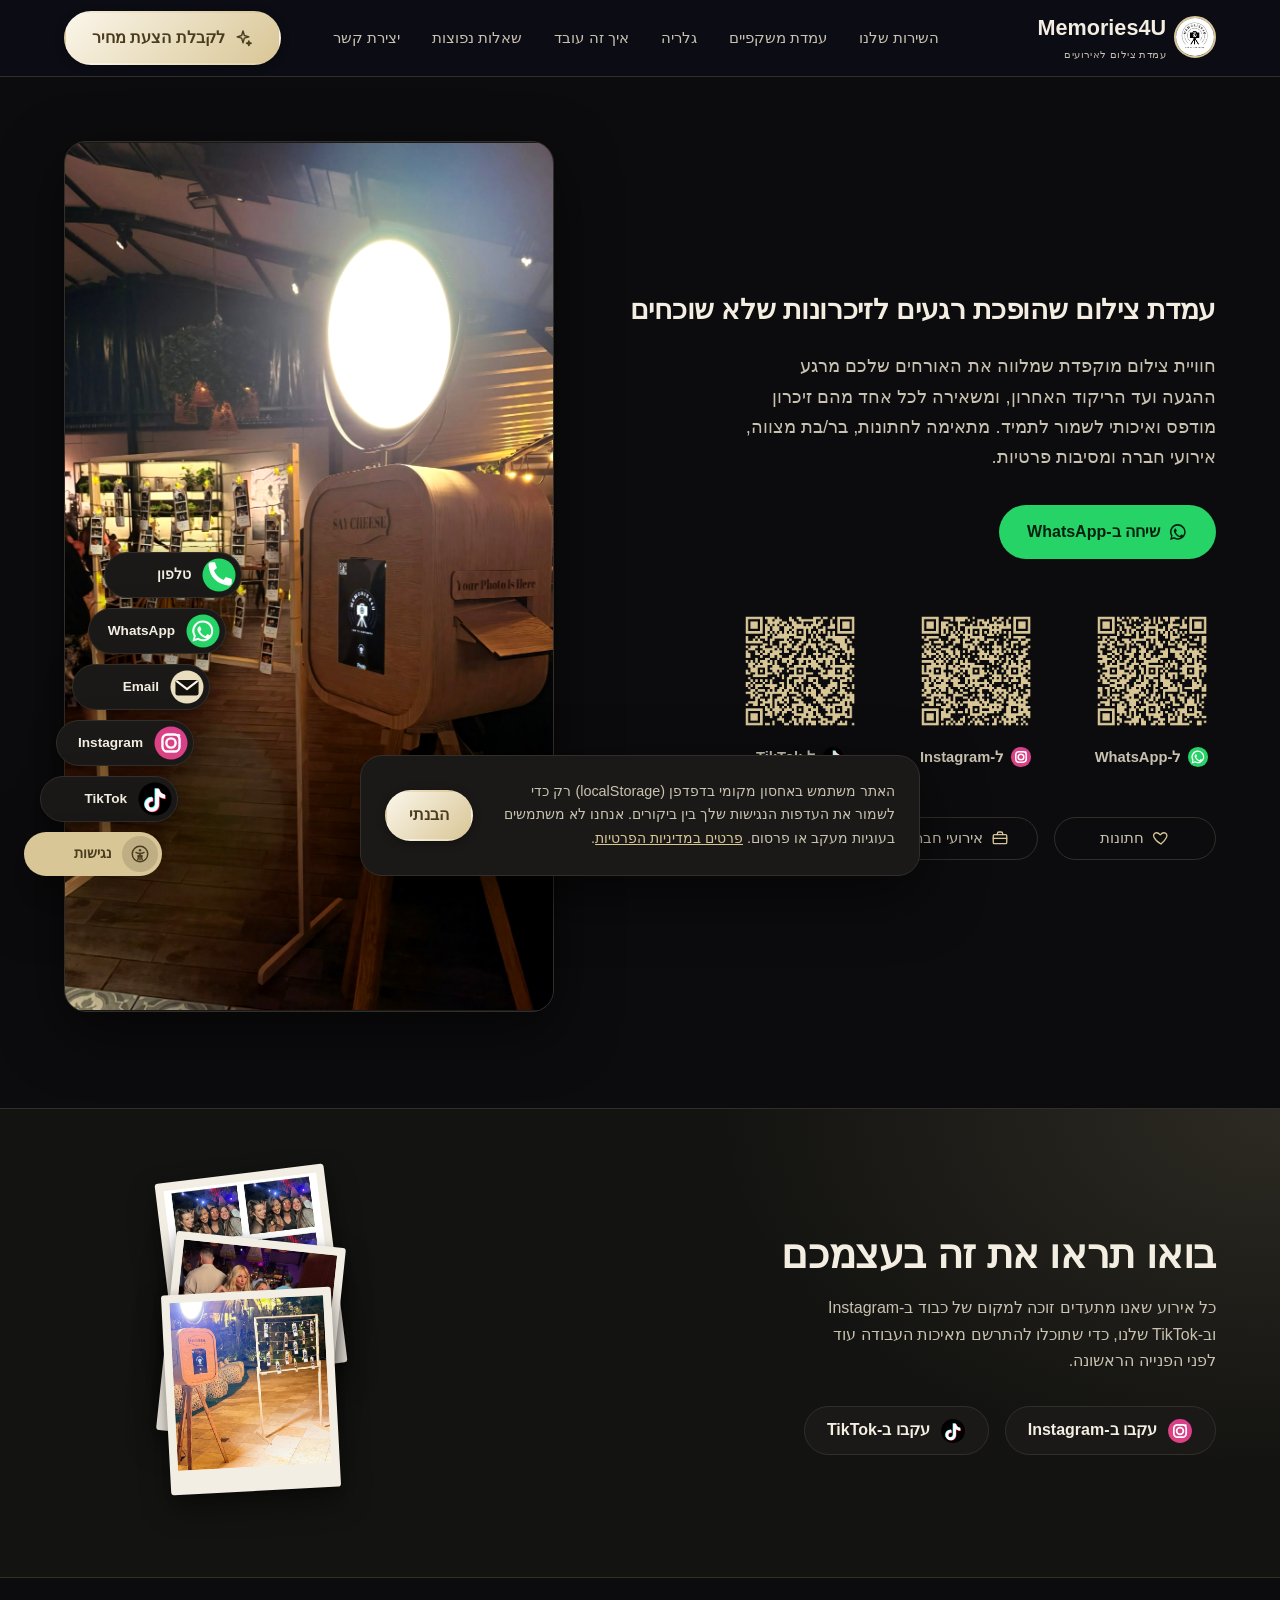
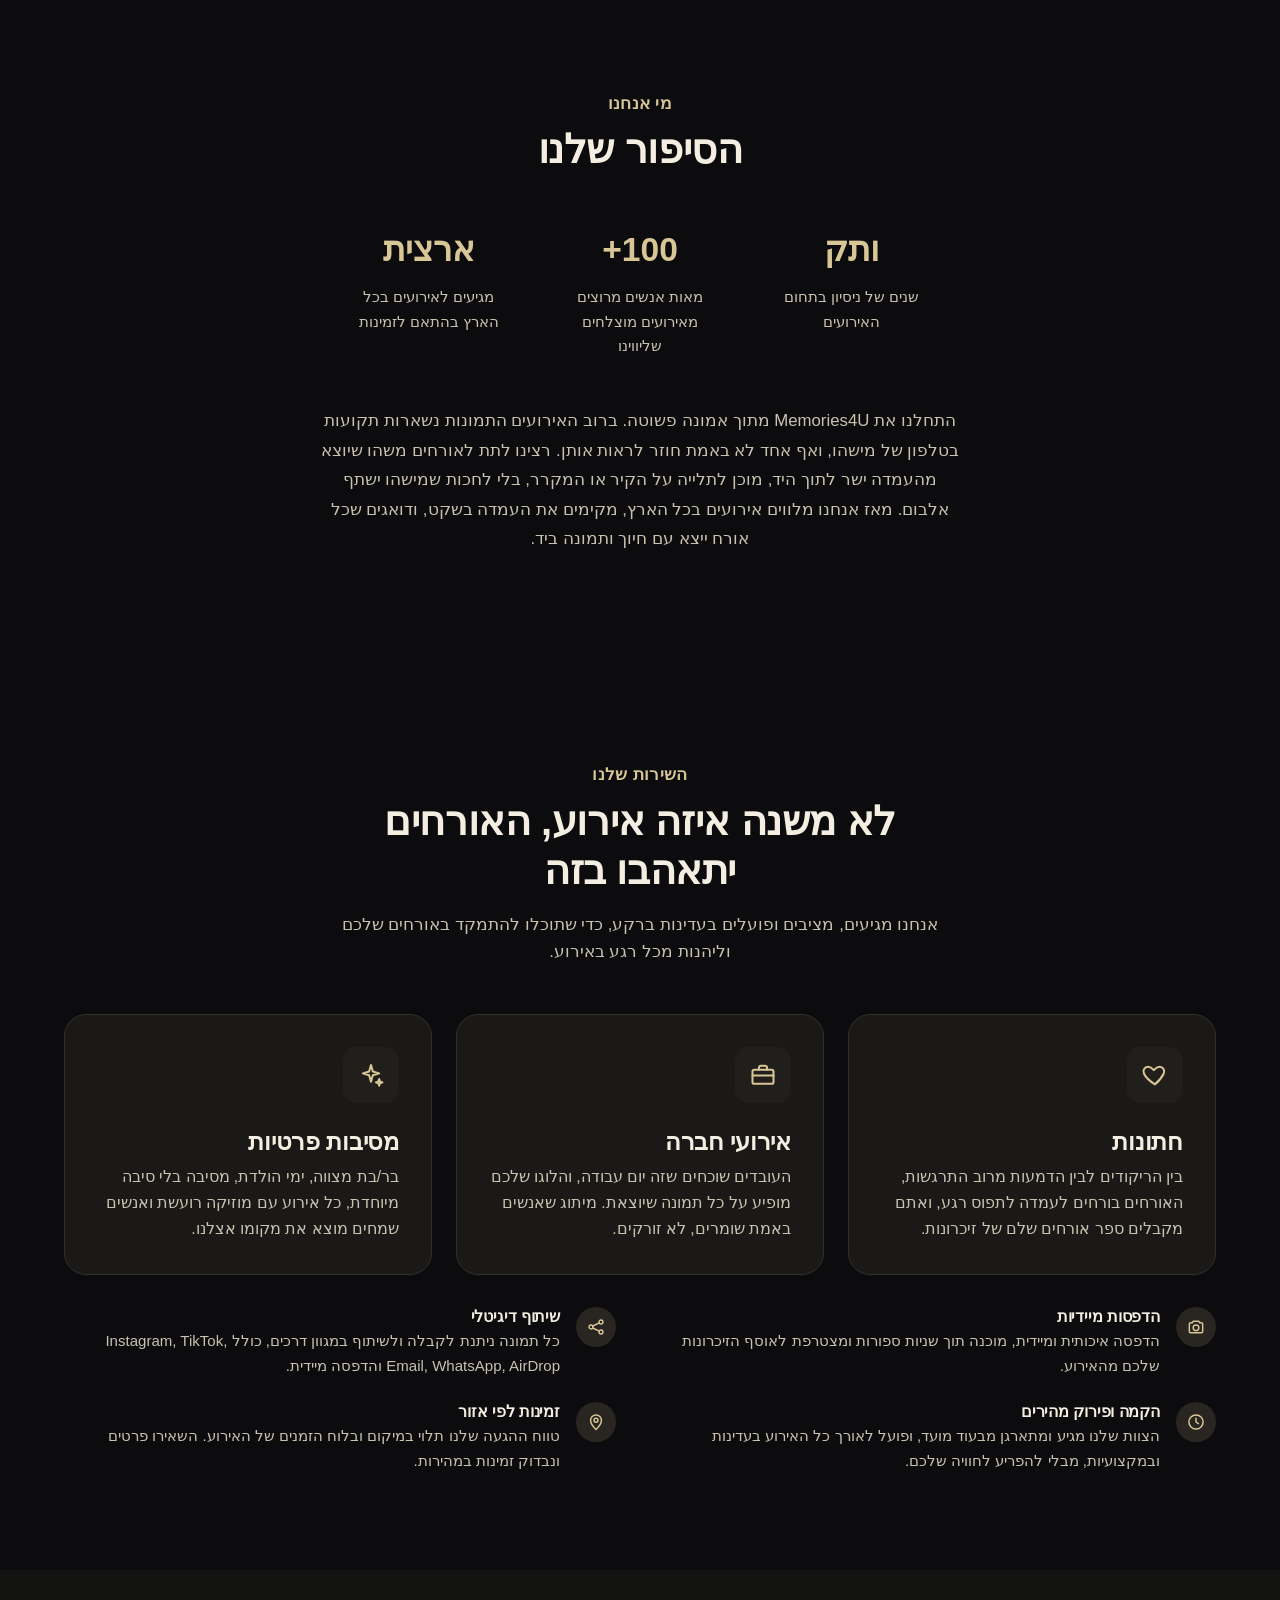
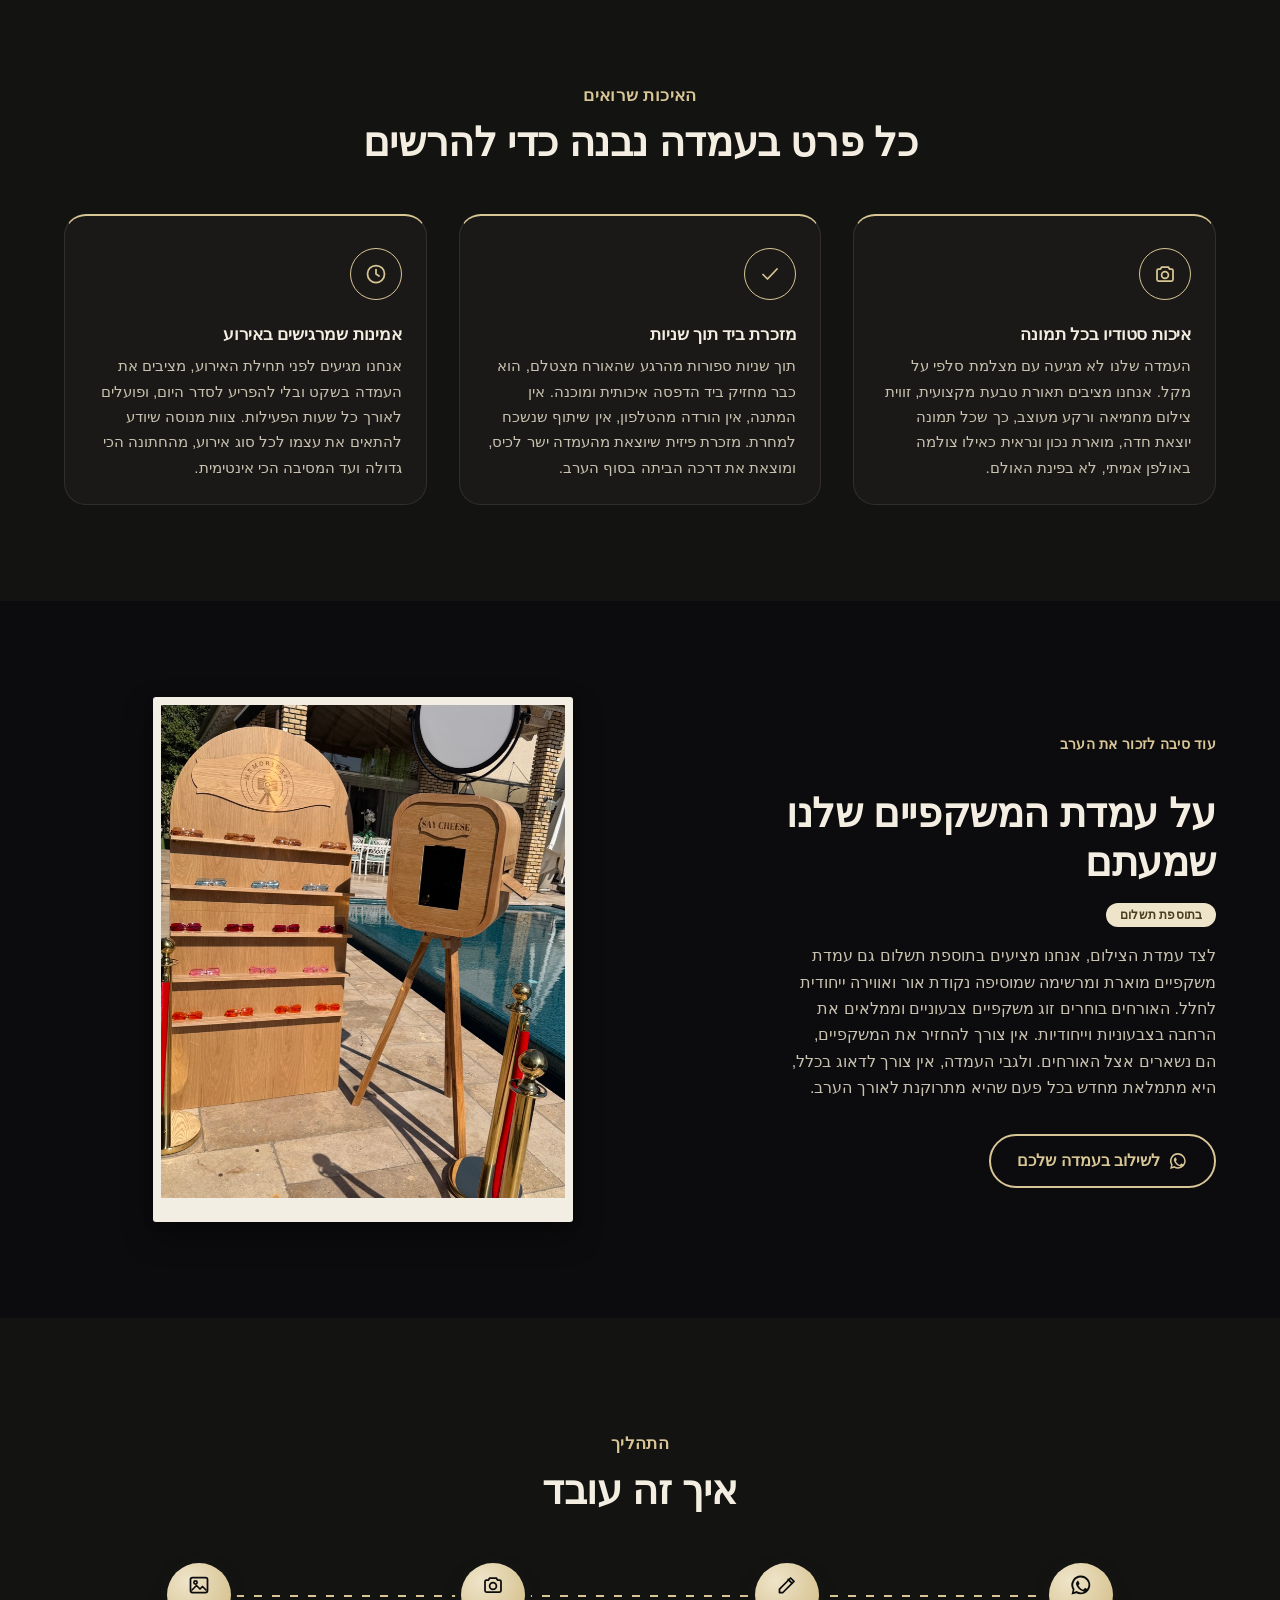
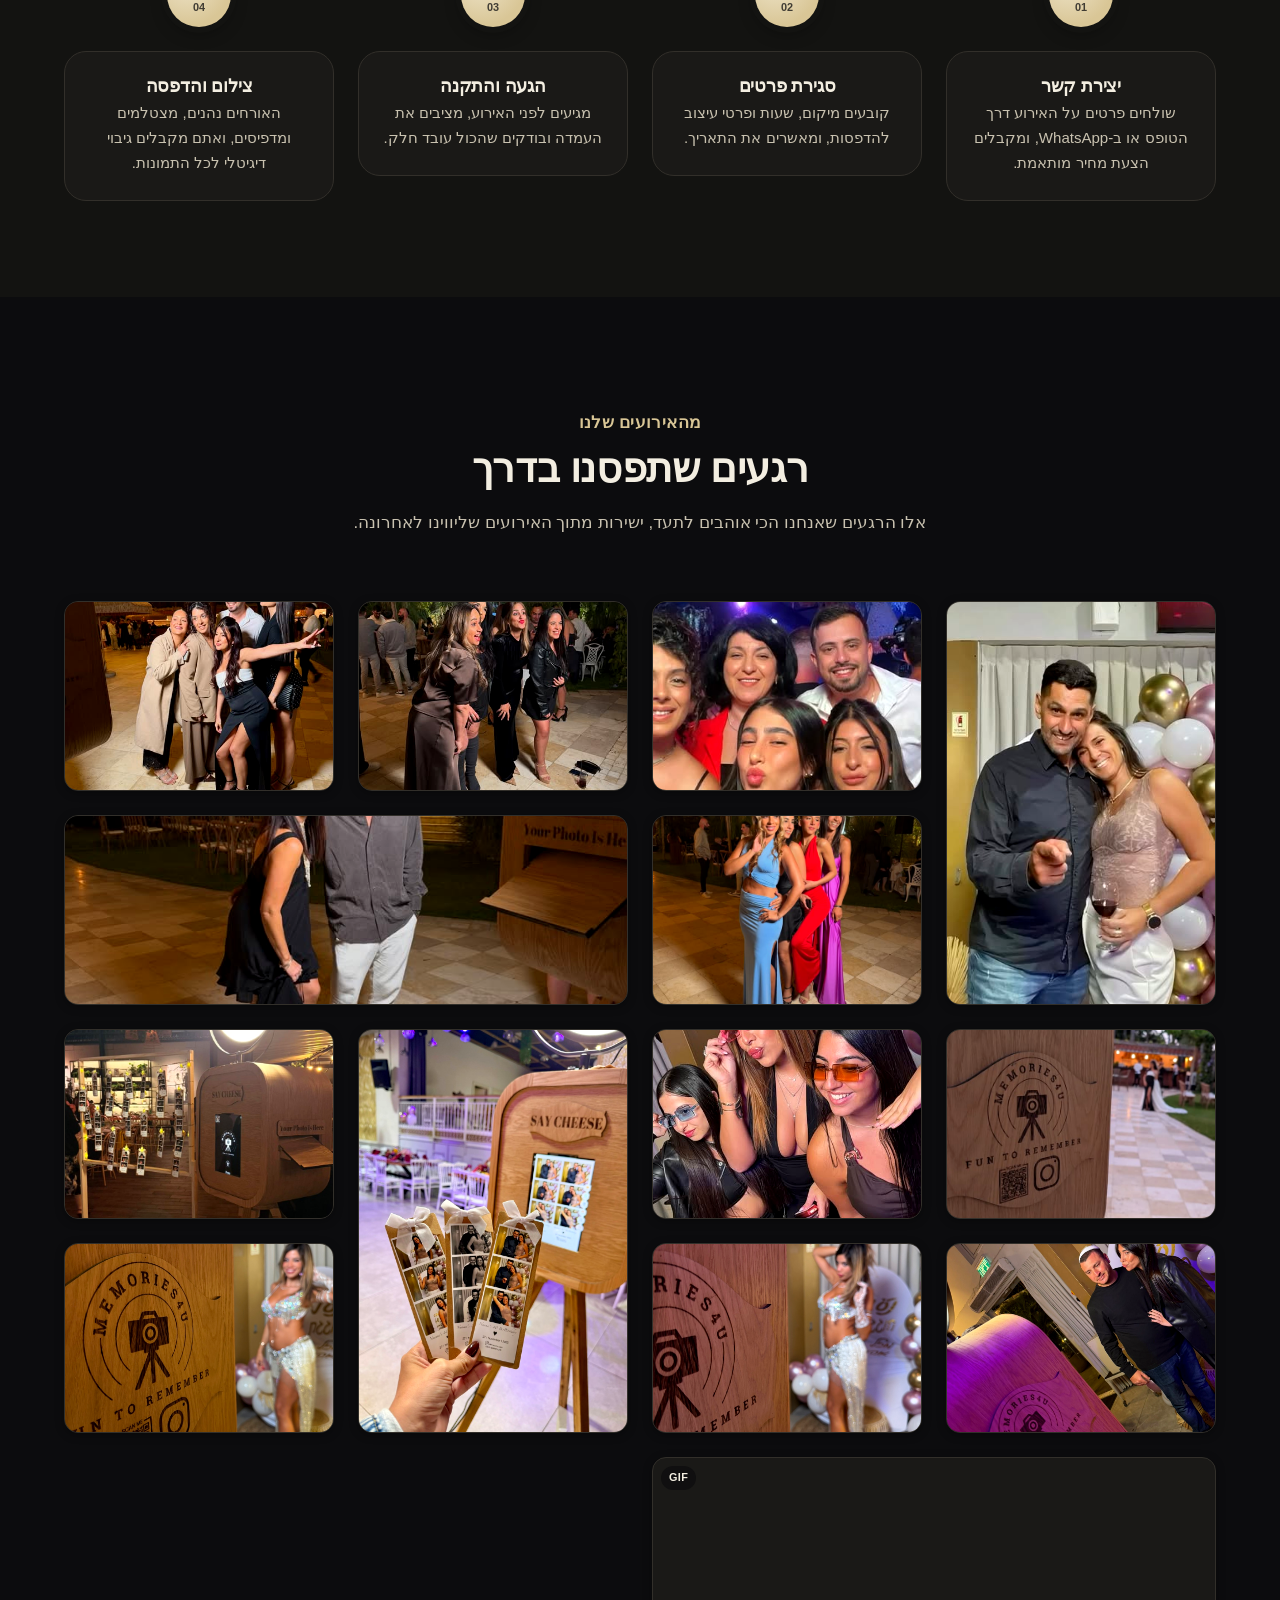
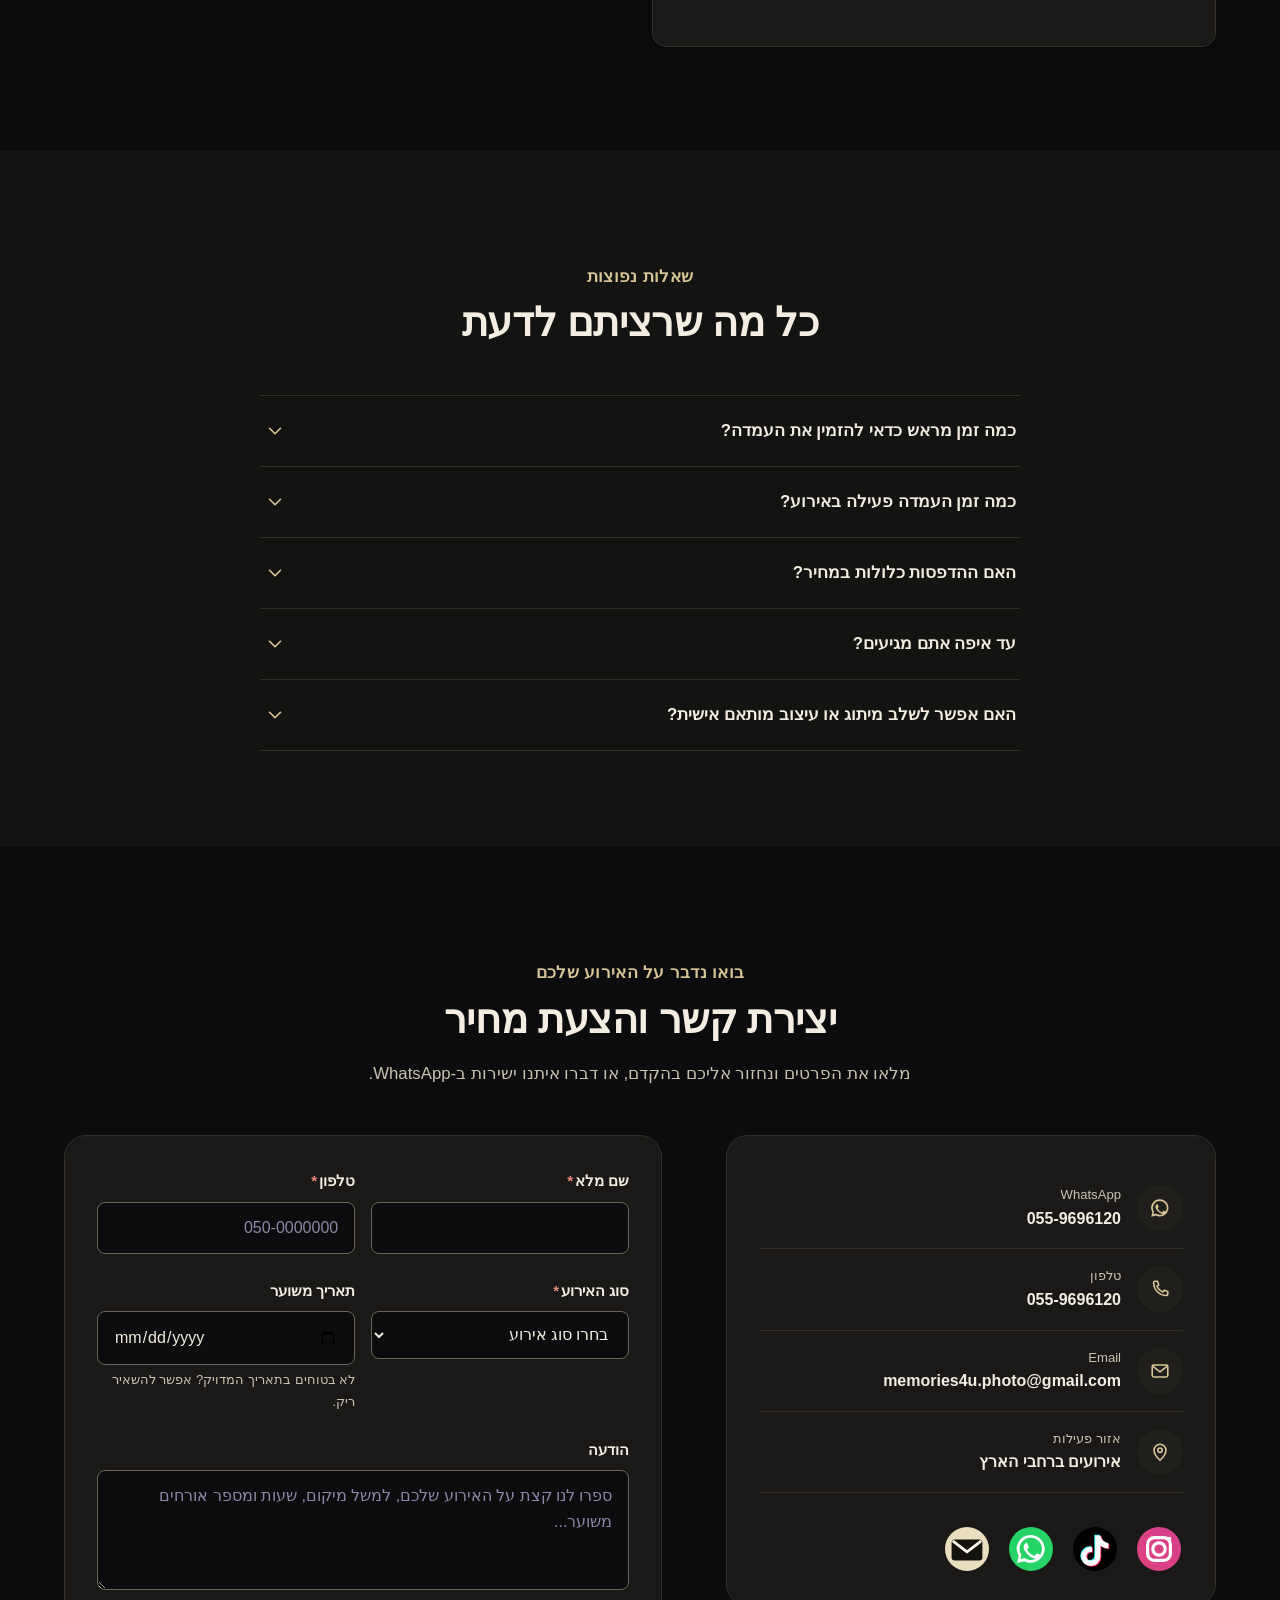
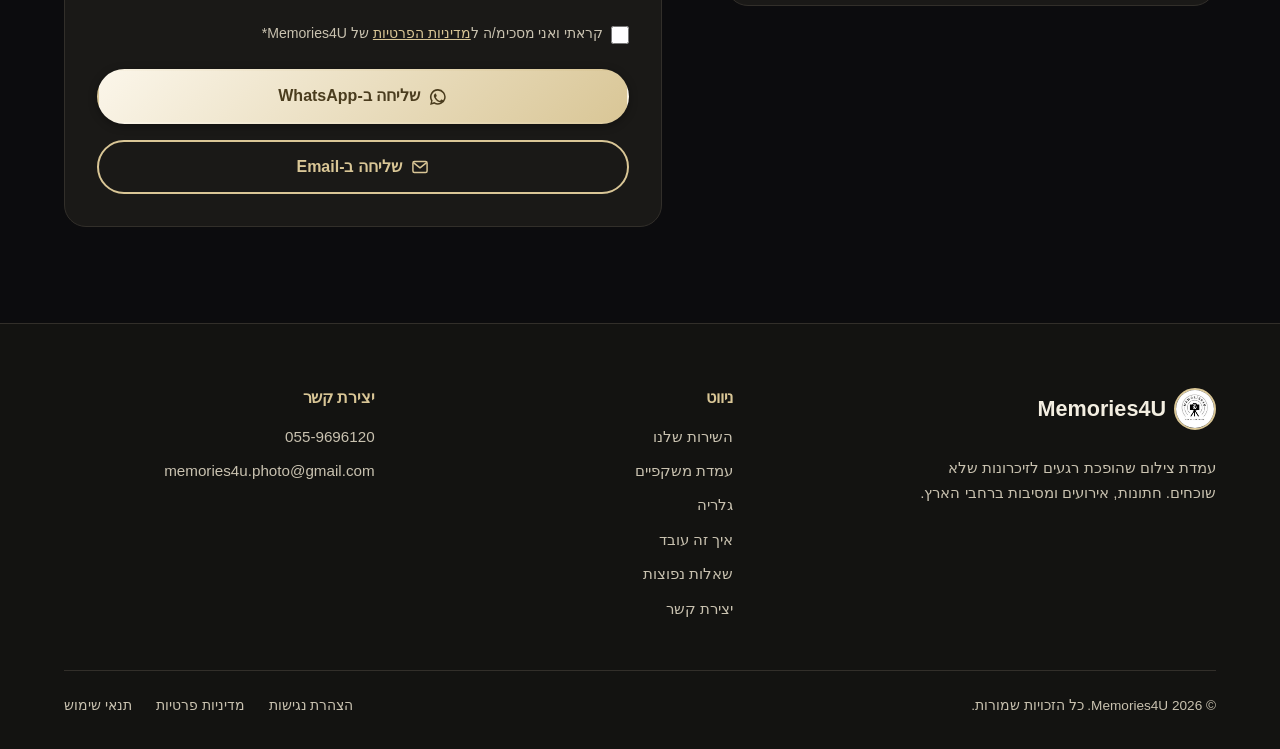
==== commit 030d41ca: "Add files via upload" ====
--- a/index.html
+++ b/index.html
@@ -9,7 +9,9 @@
 <meta name="description" content="Memories4U – עמדת צילום מקצועית לאירועים: חתונות, בר/בת מצווה, אירועי חברה ומסיבות פרטיות. הדפסות מיידיות, שיתוף דיגיטלי וליווי צמוד. הזמנות: 055-9696120.">
 <meta name="theme-color" content="#0F0D0B">
 <link rel="icon" type="image/svg+xml" href="assets/img/favicon.svg">
-<link rel="apple-touch-icon" href="assets/img/favicon.svg">
+<link rel="icon" type="image/png" sizes="32x32" href="assets/img/favicon-32.png">
+<link rel="icon" type="image/png" sizes="16x16" href="assets/img/favicon-16.png">
+<link rel="apple-touch-icon" sizes="180x180" href="assets/img/apple-touch-icon.png">
 
 <meta property="og:type" content="website">
 <meta property="og:site_name" content="Memories4U">
@@ -21,7 +23,7 @@
 
 <link rel="preconnect" href="https://fonts.googleapis.com">
 <link rel="preconnect" href="https://fonts.gstatic.com" crossorigin>
-<link rel="stylesheet" href="assets/css/style.css">
+<link rel="stylesheet" href="assets/css/style.css?v=16">
 </head>
 <body>
 
@@ -44,28 +46,36 @@
         <stop offset="60%" stop-color="#C837AB"/>
         <stop offset="100%" stop-color="#5B51D8"/>
       </linearGradient>
+      <linearGradient id="goldTileGrad" x1="0" y1="24" x2="24" y2="0">
+        <stop offset="0%" stop-color="#FBF6EA"/>
+        <stop offset="100%" stop-color="#D9C696"/>
+      </linearGradient>
     </defs>
-    <rect x="1.5" y="1.5" width="21" height="21" rx="6.5" fill="url(#igGrad)"/>
+    <circle cx="12" cy="12" r="11" fill="url(#igGrad)"/>
     <rect x="6.3" y="6.3" width="11.4" height="11.4" rx="3.4" fill="none" stroke="#fff" stroke-width="1.6"/>
     <circle cx="12" cy="12" r="3.1" fill="none" stroke="#fff" stroke-width="1.6"/>
     <circle cx="17.1" cy="6.9" r="1.05" fill="#fff"/>
   </symbol>
   <symbol id="icon-tiktok-brand" viewBox="0 0 24 24">
-    <rect x="1" y="1" width="22" height="22" rx="6.5" fill="#010101"/>
+    <circle cx="12" cy="12" r="11" fill="#010101"/>
     <path d="M14.7 5.2c.4 2 1.9 3.6 4 3.9v2.6a6.7 6.7 0 0 1-4-1.3v5.3a4.8 4.8 0 1 1-4.8-4.8c.2 0 .4 0 .6.03v2.6a2.2 2.2 0 1 0 1.6 2.1V5.2h2.6Z" fill="#25F4EE" transform="translate(-0.45,-0.35)"/>
     <path d="M14.7 5.2c.4 2 1.9 3.6 4 3.9v2.6a6.7 6.7 0 0 1-4-1.3v5.3a4.8 4.8 0 1 1-4.8-4.8c.2 0 .4 0 .6.03v2.6a2.2 2.2 0 1 0 1.6 2.1V5.2h2.6Z" fill="#FE2C55" transform="translate(0.45,0.35)"/>
     <path d="M14.7 5.2c.4 2 1.9 3.6 4 3.9v2.6a6.7 6.7 0 0 1-4-1.3v5.3a4.8 4.8 0 1 1-4.8-4.8c.2 0 .4 0 .6.03v2.6a2.2 2.2 0 1 0 1.6 2.1V5.2h2.6Z" fill="#fff"/>
   </symbol>
   <symbol id="icon-whatsapp-brand" viewBox="0 0 24 24">
-    <rect x="1" y="1" width="22" height="22" rx="6.5" fill="#25D366"/>
+    <circle cx="12" cy="12" r="11" fill="#25D366"/>
     <g transform="translate(12 12) scale(0.74) translate(-12 -12)">
       <path fill="#fff" d="M12 2.5A9.4 9.4 0 0 0 3.7 16.7L2.5 21.5l4.9-1.3A9.4 9.4 0 1 0 12 2.5Zm0 1.9a7.5 7.5 0 1 1-4 13.9l-.3-.2-2.9.8.8-2.8-.2-.3A7.5 7.5 0 0 1 12 4.4Zm-3.3 3.8c-.2 0-.5 0-.7.3-.3.3-1 1-1 2.3s1 2.7 1.2 2.9c.1.2 2 3.2 5 4.4 2.5 1 3 .8 3.5.7.5-.1 1.6-.7 1.9-1.3.2-.6.2-1.1.2-1.2-.1-.2-.3-.3-.6-.4l-1.9-.9c-.3-.1-.5-.2-.7.2-.2.3-.8 1-1 1.2-.2.2-.4.2-.7.1-.3-.2-1.4-.5-2.6-1.6-1-.9-1.6-2-1.8-2.3-.2-.3 0-.5.1-.6l.5-.6c.2-.2.2-.3.3-.5.1-.2 0-.4 0-.6l-.9-2.1c-.2-.5-.4-.5-.7-.5h-.6Z"/>
     </g>
   </symbol>
   <symbol id="icon-mail-brand" viewBox="0 0 24 24">
-    <rect x="1" y="1" width="22" height="22" rx="6.5" fill="#D9C696"/>
-    <rect x="5.3" y="7.8" width="13.4" height="9.2" rx="1.4" fill="none" stroke="#14120D" stroke-width="1.5"/>
-    <path d="m6 8.8 6 4.6 6-4.6" fill="none" stroke="#14120D" stroke-width="1.5" stroke-linecap="round" stroke-linejoin="round"/>
+    <circle cx="12" cy="12" r="11" fill="url(#goldTileGrad)"/>
+    <rect x="4.3" y="7.3" width="15.4" height="10.4" rx="1.6" fill="#14120D"/>
+    <path d="m5.3 8.3 6.7 5.1 6.7-5.1" fill="none" stroke="#FBF6EA" stroke-width="1.4" stroke-linecap="round" stroke-linejoin="round"/>
+  </symbol>
+  <symbol id="icon-phone-brand" viewBox="0 0 24 24">
+    <circle cx="12" cy="12" r="11" fill="#25D366"/>
+    <path d="M6.6 3.5h2.7l1.3 3.9-2 1.6a12.4 12.4 0 0 0 6.4 6.4l1.6-2 3.9 1.3v2.7c0 1-.9 1.8-1.9 1.7C10.7 18.4 5.6 13.3 5 5.4c-.1-1 .7-1.9 1.6-1.9Z" fill="#fff"/>
   </symbol>
   <symbol id="icon-menu" viewBox="0 0 24 24"><path d="M4 6.5h16M4 12h16M4 17.5h16"/></symbol>
   <symbol id="icon-close" viewBox="0 0 24 24"><path d="M5 5l14 14M19 5 5 19"/></symbol>
@@ -80,6 +90,7 @@
   <symbol id="icon-image" viewBox="0 0 24 24"><rect x="3.5" y="4.5" width="17" height="15" rx="2"/><circle cx="8.5" cy="9.5" r="1.6"/><path d="m5 17 4.5-4.5L13 16l2.5-2.5L19 17"/></symbol>
   <symbol id="icon-glasses" viewBox="0 0 24 24"><circle cx="6.3" cy="13.2" r="3.3"/><circle cx="17.7" cy="13.2" r="3.3"/><path d="M9.6 12.4h4.8"/><path d="M3 11.6 1.8 9.8"/><path d="M21 11.6l1.2-1.8"/></symbol>
   <symbol id="icon-accessibility" viewBox="0 0 24 24"><circle cx="12" cy="12" r="9.3"/><circle cx="12" cy="7.4" r="1.5" class="icon-filled"/><path d="M7.2 10.1c1.5.9 3.1 1.3 4.8 1.3s3.3-.4 4.8-1.3"/><path d="M12 11.4V19"/><path d="M9.3 19l1.4-5.2"/><path d="M14.7 19l-1.4-5.2"/><path d="M9.3 14.4h5.4"/></symbol>
+  <symbol id="icon-contact" viewBox="0 0 24 24"><path d="M4 5.5h16v10.5H9.5L5 20v-4H4Z"/><path d="M8 9.5h8M8 12.5h5"/></symbol>
   <symbol id="icon-text-plus" viewBox="0 0 24 24"><path d="M4 18V8l3-4 3 4v10"/><path d="M4.8 13h4.4"/><path d="M15 8h5M17.5 5.5v5"/></symbol>
   <symbol id="icon-text-minus" viewBox="0 0 24 24"><path d="M4 18V8l3-4 3 4v10"/><path d="M4.8 13h4.4"/><path d="M15 8h5"/></symbol>
   <symbol id="icon-contrast" viewBox="0 0 24 24"><circle cx="12" cy="12" r="9"/><path d="M12 3a9 9 0 0 1 0 18Z" class="icon-filled"/></symbol>
@@ -154,11 +165,28 @@
             <svg class="icon" aria-hidden="true"><use href="#icon-whatsapp"></use></svg>
             <span>שיחה ב-WhatsApp</span>
           </a>
-          <a class="hero-social-btn" href="https://www.instagram.com/memories4u.photo/" target="_blank" rel="noopener noreferrer" aria-label="עקבו אחרינו ב-Instagram (נפתח בכרטיסייה חדשה)">
-            <svg class="icon icon-brand" aria-hidden="true"><use href="#icon-instagram-brand"></use></svg>
+        </div>
+        <div class="hero-qr-row">
+          <a class="hero-qr" href="https://wa.me/972559696120?text=%D7%94%D7%99%D7%99%2C%20%D7%90%D7%A9%D7%9E%D7%97%20%D7%9C%D7%A9%D7%9E%D7%95%D7%A2%20%D7%A2%D7%9C%20Memories4U" target="_blank" rel="noopener noreferrer">
+            <img src="assets/img/qr-whatsapp.png" alt="קוד QR לפתיחת שיחה ב-WhatsApp עם Memories4U" width="980" height="980" loading="lazy">
+            <span class="hero-qr-caption">
+              <span class="hero-qr-icon"><svg class="icon icon-brand" aria-hidden="true"><use href="#icon-whatsapp-brand"></use></svg></span>
+              <span class="hero-qr-label">ל-WhatsApp</span>
+            </span>
           </a>
-          <a class="hero-social-btn" href="https://www.tiktok.com/@memories4u82" target="_blank" rel="noopener noreferrer" aria-label="עקבו אחרינו ב-TikTok (נפתח בכרטיסייה חדשה)">
-            <svg class="icon icon-brand" aria-hidden="true"><use href="#icon-tiktok-brand"></use></svg>
+          <a class="hero-qr" href="https://www.instagram.com/memories4u.photo/" target="_blank" rel="noopener noreferrer">
+            <img src="assets/img/qr-instagram.png" alt="קוד QR לעמוד ה-Instagram של Memories4U" width="740" height="740" loading="lazy">
+            <span class="hero-qr-caption">
+              <span class="hero-qr-icon"><svg class="icon icon-brand" aria-hidden="true"><use href="#icon-instagram-brand"></use></svg></span>
+              <span class="hero-qr-label">ל-Instagram</span>
+            </span>
+          </a>
+          <a class="hero-qr" href="https://www.tiktok.com/@memories4u82" target="_blank" rel="noopener noreferrer">
+            <img src="assets/img/qr-tiktok.png" alt="קוד QR לעמוד ה-TikTok של Memories4U" width="660" height="660" loading="lazy">
+            <span class="hero-qr-caption">
+              <span class="hero-qr-icon"><svg class="icon icon-brand" aria-hidden="true"><use href="#icon-tiktok-brand"></use></svg></span>
+              <span class="hero-qr-label">ל-TikTok</span>
+            </span>
           </a>
         </div>
         <div class="hero-tags">
@@ -218,7 +246,7 @@
           <span class="story-badge-label">שנים של ניסיון בתחום האירועים</span>
         </div>
         <div class="story-badge">
-          <span class="story-badge-big">100+</span>
+          <span class="story-badge-big" data-count-to="100">0+</span>
           <span class="story-badge-label">מאות אנשים מרוצים מאירועים מוצלחים שליווינו</span>
         </div>
         <div class="story-badge">
@@ -669,11 +697,48 @@
 </main>
 
 <!-- ============ FLOATING CONTACT STACK ============ -->
+<!-- Below 1100px the 5 contact chips collapse behind a single toggle button
+     (opens as a popover, like the accessibility panel) so they can't sit
+     permanently on top of page content while scrolling on phone/tablet
+     screens — confirmed as a real bug at every width from 320px to 1099px.
+     At 1101px+ the toggle is hidden and the fan is always visible, same as
+     before (confirmed bug-free at desktop widths). The accessibility button
+     stays outside the collapsible panel and always visible on its own, since
+     hiding accessibility controls behind an extra tap isn't good practice —
+     it still lines up visually with the fan's diagonal on desktop. -->
 <div class="float-stack">
-  <!-- ============ ACCESSIBILITY WIDGET ============ -->
+  <div class="contact-widget">
+    <button type="button" class="contact-toggle" aria-haspopup="true" aria-expanded="false" aria-controls="contact-fan" aria-label="פתיחת אפשרויות יצירת קשר">
+      <span class="a11y-toggle-icon"><svg class="icon" aria-hidden="true"><use href="#icon-contact"></use></svg></span>
+      <span class="a11y-toggle-label">יצירת קשר</span>
+    </button>
+    <div class="float-fan" id="contact-fan" hidden>
+      <a class="float-chip" href="tel:+972559696120" aria-label="חיוג ל-Memories4U">
+        <span class="float-chip-icon"><svg class="icon icon-brand" aria-hidden="true"><use href="#icon-phone-brand"></use></svg></span>
+        <span class="float-chip-label">טלפון</span>
+      </a>
+      <a class="float-chip" href="https://wa.me/972559696120?text=%D7%94%D7%99%D7%99%2C%20%D7%90%D7%A9%D7%9E%D7%97%20%D7%9C%D7%A9%D7%9E%D7%95%D7%A2%20%D7%A2%D7%9C%20Memories4U" target="_blank" rel="noopener noreferrer" aria-label="שליחת הודעת WhatsApp ל-Memories4U (נפתח בכרטיסייה חדשה)">
+        <span class="float-chip-icon"><svg class="icon icon-brand" aria-hidden="true"><use href="#icon-whatsapp-brand"></use></svg></span>
+        <span class="float-chip-label">WhatsApp</span>
+      </a>
+      <a class="float-chip" href="mailto:memories4u.photo@gmail.com" aria-label="שליחת Email ל-Memories4U">
+        <span class="float-chip-icon"><svg class="icon icon-brand" aria-hidden="true"><use href="#icon-mail-brand"></use></svg></span>
+        <span class="float-chip-label">Email</span>
+      </a>
+      <a class="float-chip" href="https://www.instagram.com/memories4u.photo/" target="_blank" rel="noopener noreferrer" aria-label="עמוד ה-Instagram של Memories4U (נפתח בכרטיסייה חדשה)">
+        <span class="float-chip-icon"><svg class="icon icon-brand" aria-hidden="true"><use href="#icon-instagram-brand"></use></svg></span>
+        <span class="float-chip-label">Instagram</span>
+      </a>
+      <a class="float-chip" href="https://www.tiktok.com/@memories4u82" target="_blank" rel="noopener noreferrer" aria-label="עמוד ה-TikTok של Memories4U (נפתח בכרטיסייה חדשה)">
+        <span class="float-chip-icon"><svg class="icon icon-brand" aria-hidden="true"><use href="#icon-tiktok-brand"></use></svg></span>
+        <span class="float-chip-label">TikTok</span>
+      </a>
+    </div>
+  </div>
   <div class="a11y-widget">
     <button type="button" class="a11y-toggle" aria-haspopup="true" aria-expanded="false" aria-controls="a11y-panel" aria-label="פתיחת תפריט נגישות">
-      <svg class="icon" aria-hidden="true"><use href="#icon-accessibility"></use></svg>
+      <span class="a11y-toggle-icon"><svg class="icon" aria-hidden="true"><use href="#icon-accessibility"></use></svg></span>
+      <span class="a11y-toggle-label">נגישות</span>
     </button>
     <div class="a11y-panel" id="a11y-panel" role="region" aria-label="אפשרויות נגישות" hidden>
       <h2 class="a11y-panel-title">נגישות</h2>
@@ -794,6 +859,6 @@
   <button type="button" class="btn btn-primary cookie-banner-btn" id="cookie-banner-accept">הבנתי</button>
 </div>
 
-<script src="assets/js/main.js"></script>
+<script src="assets/js/main.js?v=7"></script>
 </body>
 </html>
--- a/assets/css/style.css
+++ b/assets/css/style.css
@@ -71,6 +71,12 @@
   font-size: var(--fs-base);
   -webkit-text-size-adjust: 100%;
   scroll-behavior: smooth;
+  /* Stop the browser from auto-adjusting scroll position as images/fonts
+     load in and shift the layout above the fold — this is the far more
+     likely cause of a "lands near the bottom" jump on a fresh load than
+     history scroll-restoration, since it happens even in a clean private
+     session with no prior history at all. */
+  overflow-anchor: none;
 }
 body {
   min-height: 100dvh;
@@ -358,7 +364,7 @@
   color: var(--color-text);
 }
 
-@media (max-width: 960px) {
+@media (max-width: 1100px) {
   .nav-list { position: fixed; inset: 76px 0 0 0; flex-direction: column;
     background: var(--color-bg); padding: var(--space-5) var(--space-4);
     gap: var(--space-2); overflow-y: auto;
@@ -394,16 +400,33 @@
 }
 .hero-copy p.lead { font-size: 1.15rem; margin-block: var(--space-4); max-width: 46ch; }
 .hero-actions { display: flex; flex-wrap: wrap; align-items: center; gap: var(--space-3); margin-top: var(--space-5); }
-.hero-social-btn {
-  width: 48px; height: 48px;
-  display: flex; align-items: center; justify-content: center;
-  transition: transform var(--dur-fast) var(--ease-standard);
-}
-.hero-social-btn:hover { transform: translateY(-2px) scale(1.05); }
-.hero-social-btn .icon-brand { width: 48px; height: 48px; border-radius: var(--radius-md); }
+.hero-qr-row { display: flex; flex-wrap: wrap; gap: var(--space-6); margin-top: var(--space-6); }
+.hero-qr { display: flex; flex-direction: column; align-items: center; gap: 10px; text-align: center; }
+/* The QR has no white card/background at all — the PNG itself is drawn with
+   transparent "light" modules and gold "dark" modules, so the page's own
+   dark background shows straight through it. This is a reverse-polarity QR:
+   modern phone camera scanners (iOS/Android) read it fine since there's
+   still strong light/dark contrast, just inverted from the classic
+   black-on-white style — worth a real scan test on your own phone since a
+   few older third-party QR apps expect the classic polarity and may not. */
+.hero-qr img { width: 128px; height: 128px; transition: transform var(--dur-fast) var(--ease-standard); }
+.hero-qr:hover img { transform: scale(1.03); }
+.hero-qr-caption { display: flex; align-items: center; gap: 6px; }
+.hero-qr-icon { width: 22px; height: 22px; flex-shrink: 0; }
+.hero-qr-icon .icon-brand { width: 22px; height: 22px; }
+.hero-qr-label { font-size: 0.92rem; font-weight: 600; color: var(--color-text-muted); }
+.hero-qr:hover .hero-qr-label { color: var(--color-gold); }
+@media (max-width: 480px) {
+  .hero-qr-row { gap: var(--space-4); justify-content: space-between; }
+  .hero-qr img { width: 92px; height: 92px; }
+  .hero-qr-icon { width: 18px; height: 18px; }
+  .hero-qr-icon .icon-brand { width: 18px; height: 18px; }
+  .hero-qr-label { font-size: 0.8rem; }
+}
 .hero-tags { display: flex; flex-wrap: wrap; gap: var(--space-3); margin-top: var(--space-6); }
 .hero-tag {
-  display: inline-flex; align-items: center; gap: var(--space-2);
+  display: inline-flex; align-items: center; justify-content: center; gap: var(--space-2);
+  width: 162px;
   padding: 8px 16px; border-radius: var(--radius-pill);
   border: 1px solid var(--color-border); color: var(--color-text-muted);
   font-size: 0.92rem; font-weight: 500;
@@ -439,7 +462,7 @@
 .hero-badge strong { display: block; font-size: 0.95rem; }
 .hero-badge span { font-size: 0.8rem; color: var(--color-text-muted); }
 
-@media (max-width: 960px) {
+@media (max-width: 1100px) {
   .hero .container { grid-template-columns: 1fr; }
   .hero-media { order: -1; max-width: 300px; margin-inline: auto; width: 100%; }
 }
@@ -679,9 +702,9 @@
   gap: var(--space-5) var(--space-4);
   counter-reset: step;
 }
-@media (max-width: 960px) { .steps { grid-template-columns: 1fr; } }
-
-@media (max-width: 960px) {
+@media (max-width: 1100px) { .steps { grid-template-columns: 1fr; } }
+
+@media (max-width: 1100px) {
   .steps-line {
     right: auto; left: 50%; top: 32px;
     width: 2px; height: calc(100% - 64px);
@@ -755,7 +778,7 @@
    a flat uniform grid, repeating every 8 items */
 .gallery-grid .g-item:nth-child(8n+1) { grid-row: span 2; }
 .gallery-grid .g-item:nth-child(8n+6) { grid-column: span 2; }
-@media (max-width: 960px) { .gallery-grid { grid-template-columns: repeat(3, 1fr); } }
+@media (max-width: 1100px) { .gallery-grid { grid-template-columns: repeat(3, 1fr); } }
 @media (max-width: 640px) {
   .gallery-grid { grid-template-columns: repeat(2, 1fr); grid-auto-rows: 170px; gap: var(--space-4) var(--space-3); }
   .gallery-grid .g-item:nth-child(8n+6) { grid-column: span 1; }
@@ -996,8 +1019,8 @@
   z-index: 90;
   display: flex;
   flex-direction: column;
-  align-items: center;
-  gap: 12px;
+  align-items: flex-start;
+  gap: 10px;
 }
 
 /* ---------- Cookie / local-storage notice ---------- */
@@ -1023,10 +1046,57 @@
 .cookie-banner p a { color: var(--color-gold); text-decoration: underline; }
 .cookie-banner-btn { flex-shrink: 0; min-height: 44px; padding: 10px 22px; }
 @media (max-width: 480px) {
-  /* clear the floating Instagram/TikTok/WhatsApp/accessibility column at bottom-left */
-  .cookie-banner { bottom: 250px; padding: var(--space-3); }
+  /* clear the collapsed contact-toggle + accessibility pills at bottom-left
+     (now just 2 small buttons, not the full fan, since it collapses behind
+     the contact toggle below 1101px) */
+  .cookie-banner { bottom: 130px; padding: var(--space-3); }
   .cookie-banner-btn { width: 100%; }
 }
+
+/* ---------- Floating quick-contact fan ---------- */
+/* Below 1101px this is a collapsed popover behind .contact-toggle (matches
+   the accessibility panel's own open/close mechanism in main.js — see
+   'Contact widget toggle' there). At 1101px+ it's always visible, unchanged
+   from the original always-open fan. */
+.contact-widget { position: relative; }
+.float-fan {
+  display: flex; flex-direction: column; align-items: flex-start; gap: 10px;
+  position: absolute;
+  bottom: calc(100% + 10px);
+  left: 0;
+}
+.float-fan[hidden] { display: none; }
+.float-chip {
+  display: flex; align-items: center; gap: 10px;
+  width: 138px;
+  background: var(--color-surface);
+  border: 1px solid var(--color-border);
+  border-radius: var(--radius-pill);
+  padding-inline-start: 4px;
+  padding-inline-end: 16px;
+  padding-block: 4px;
+  box-shadow: var(--shadow-md);
+  transition: transform var(--dur-fast) var(--ease-standard), border-color var(--dur-fast) var(--ease-standard);
+}
+.float-chip:hover { border-color: var(--color-gold); box-shadow: var(--shadow-lg); }
+.float-chip-icon { width: 36px; height: 36px; flex-shrink: 0; display: flex; }
+.float-chip-icon .icon-brand { width: 36px; height: 36px; }
+.float-chip-label { font-size: 0.85rem; font-weight: 600; color: var(--color-text); white-space: nowrap; }
+/* Fan/staircase layout instead of a plain straight column — each chip below
+   the previous one is nudged further from the screen edge. translateX is used
+   (not margin-left) because in this RTL page, flex align-items:flex-start
+   anchors the OPPOSITE edge of a column's items, which silently defeated a
+   margin-based stagger — a transform offset is a fixed physical pixel move
+   regardless of that. */
+.float-fan .float-chip:nth-child(1) { transform: translateX(80px); }
+.float-fan .float-chip:nth-child(2) { transform: translateX(64px); }
+.float-fan .float-chip:nth-child(3) { transform: translateX(48px); }
+.float-fan .float-chip:nth-child(4) { transform: translateX(32px); }
+.float-fan .float-chip:nth-child(5) { transform: translateX(16px); }
+/* The accessibility button sits right below the fan (its own always-visible
+   element, not part of the collapsible panel) — flush at translateX(0),
+   continuing the same diagonal the chips above it build up from. */
+.float-stack .a11y-widget { transform: translateX(0); }
 
 /* ---------- Accessibility widget ---------- */
 .a11y-widget {
@@ -1039,19 +1109,42 @@
    is already fixed-positioned — the widget just needs to be a relative
    anchor for its own popover panel */
 .float-stack .a11y-widget { position: relative; bottom: auto; left: auto; }
-.a11y-toggle {
-  width: 56px; height: 56px;
-  border-radius: 50%;
+.a11y-toggle, .contact-toggle {
+  height: 44px;
+  width: 138px;
+  border-radius: var(--radius-pill);
   background: var(--color-gold);
   color: var(--color-gold-deep);
   border: none;
-  display: flex; align-items: center; justify-content: center;
+  display: flex; align-items: center; gap: 10px;
+  padding-inline-start: 4px;
+  padding-inline-end: 16px;
   box-shadow: var(--shadow-lg);
   cursor: pointer;
   transition: transform var(--dur-fast) var(--ease-standard);
 }
-.a11y-toggle:hover { transform: scale(1.06); }
-.a11y-toggle .icon { width: 30px; height: 30px; }
+.a11y-toggle:hover, .contact-toggle:hover { transform: scale(1.06); }
+.a11y-toggle-icon {
+  width: 36px; height: 36px; flex-shrink: 0;
+  border-radius: 50%;
+  background: rgba(0,0,0,0.12);
+  display: flex; align-items: center; justify-content: center;
+}
+.a11y-toggle .icon, .contact-toggle .icon { width: 20px; height: 20px; }
+.a11y-toggle-label { font-size: 0.85rem; font-weight: 700; white-space: nowrap; }
+
+@media (min-width: 1101px) {
+  /* Confirmed bug-free at desktop widths with the full fan always open —
+     skip the toggle/popover mechanism entirely here. Placed after the base
+     .contact-toggle/.float-fan rules on purpose: same-specificity CSS rules
+     resolve by source order, so this must come later to actually win. */
+  .contact-toggle { display: none; }
+  .float-fan {
+    position: static;
+    bottom: auto; left: auto;
+  }
+  .float-fan[hidden] { display: flex !important; }
+}
 
 .a11y-panel {
   position: absolute;
@@ -1115,8 +1208,6 @@
 }
 
 @media (max-width: 480px) {
-  .a11y-toggle { width: 48px; height: 48px; }
-  .a11y-toggle .icon { width: 26px; height: 26px; }
   .a11y-panel { width: calc(100vw - 32px); max-width: 300px; }
 }
 
